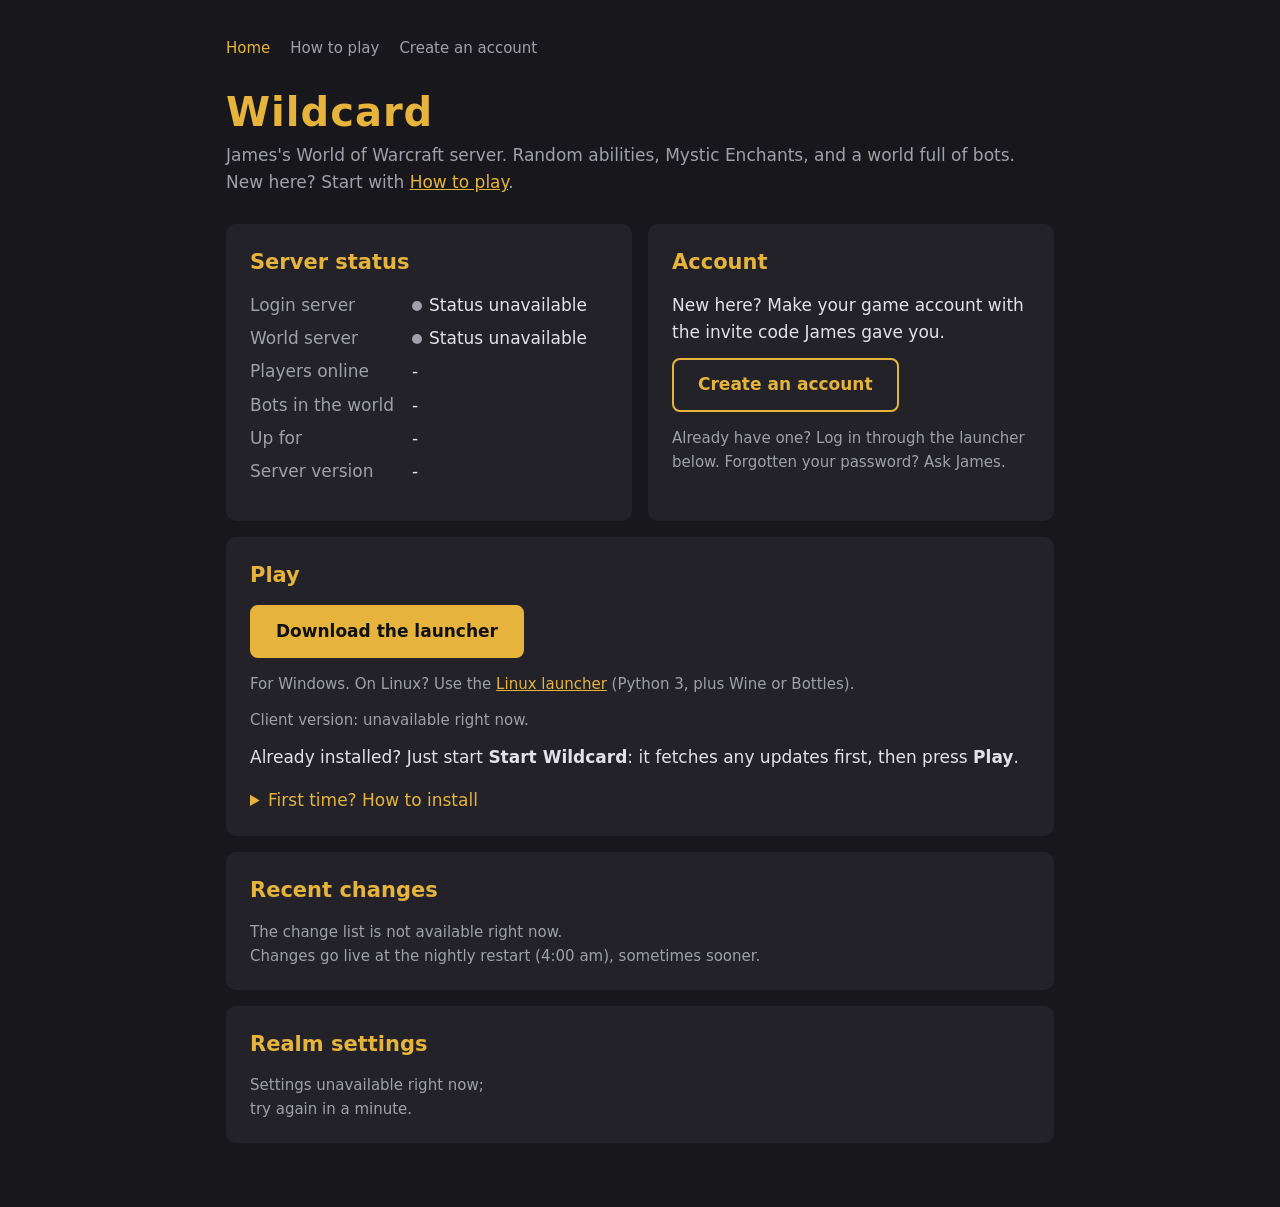
==== launcher/site/index.html @ 07dc8580 "Keep CRLF line endings in the site page and status service Co-Authored-By: Claude Opus 5.5 <noreply@" ====
<!doctype html>
<html lang="en">
<head>
<meta charset="utf-8">
<meta name="viewport" content="width=device-width, initial-scale=1">
<title>Wildcard</title>
<link rel="stylesheet" href="style.css">
<style>
  /* Home page only */
  .rows { display: grid; grid-template-columns: max-content 1fr; gap: 6px 18px; margin: 0; }
  .rows dt { color: var(--muted); }
  .rows dd { margin: 0; }
  .rows + .note { margin-top: 14px; }
  .day { margin: 0 0 14px; }
  .day:last-child { margin: 0; }
  .day h3 { margin: 0 0 4px; color: var(--gold); font-size: 16px; }
  .day ul { margin: 0; }
  .day li { margin: 0 0 4px; }
  .settings { display: grid; grid-template-columns: repeat(3, 1fr); gap: 16px; }
  .setting { padding: 8px 0; border-top: 1px solid var(--line); }
  .setting:first-of-type { border-top: 0; }
  .setting b { display: block; font-weight: 600; }
  .setting .value { color: var(--gold); font-weight: 700; }
  .setting .why { color: var(--muted); font-size: 14px; }
  @media (max-width: 720px) { .settings { grid-template-columns: 1fr; } }
  .weekend h3 { margin: 0 0 6px; color: var(--gold); font-size: 20px; }
  .weekend ul { margin: 0 0 10px; }
</style>
</head>
<body>
<main>
  <nav class="top"><a href="./" aria-current="page">Home</a><a href="how-to-play.html">How to play</a><a href="https://join.jtlab.cc">Create an account</a></nav>
  <h1>Wildcard</h1>
  <p class="tag">James's World of Warcraft server. Random abilities, Mystic Enchants, and a world full of bots.
    New here? Start with <a href="how-to-play.html">How to play</a>.</p>

  <div class="grid">
    <section class="panel" aria-labelledby="status-title">
      <h2 id="status-title">Server status</h2>
      <dl class="rows">
        <dt>Login server</dt><dd id="login"><span class="dot"></span>Checking...</dd>
        <dt>World server</dt><dd id="world"><span class="dot"></span>Checking...</dd>
        <dt>Players online</dt><dd id="players">-</dd>
        <dt>Bots in the world</dt><dd id="bots">-</dd>
        <dt>Up for</dt><dd id="uptime">-</dd>
        <dt>Server version</dt><dd id="version">-</dd>
      </dl>
      <p class="note" id="restart"></p>
    </section>

    <section class="panel" aria-labelledby="account-title">
      <h2 id="account-title">Account</h2>
      <p>New here? Make your game account with the invite code James gave you.</p>
      <a class="button quiet" href="https://join.jtlab.cc">Create an account</a>
      <p class="note">Already have one? Log in through the launcher below.
        Forgotten your password? Ask James.</p>
    </section>

    <section class="panel wide" aria-labelledby="play-title">
      <h2 id="play-title">Play</h2>
      <a class="button" href="WildcardLauncher.zip">Download the launcher</a>
      <p class="note">For Windows. On Linux? Use the <a href="how-to-play.html#linux">Linux launcher</a> (Python 3, plus Wine or Bottles).</p>
      <p class="note" id="client">Client version: checking...</p>
      <p>Already installed? Just start <strong>Start Wildcard</strong>: it fetches any updates
        first, then press <strong>Play</strong>.</p>
      <details>
        <summary>First time? How to install</summary>
        <ol>
          <li>Unzip it into a new folder on a drive with about <strong>100 GB free</strong>, for example
            <code>C:\Games\Wildcard</code>.</li>
          <li>Double-click <strong>Start Wildcard</strong>. If Windows asks whether to run it, choose <em>Run</em>
            (or <em>More info</em>, then <em>Run anyway</em>). That only happens the first time.</li>
          <li>The first time, it downloads the game (about 45 GB) and unpacks it. Leave it running; if it stops, just
            start it again and it carries on where it left off.</li>
          <li>When it says <em>Up to date</em>, press <strong>Play</strong> and log in with your account.</li>
        </ol>
        <p class="note">Tip: right-click <strong>Start Wildcard</strong> and choose <em>Send to</em>, <em>Desktop
          (create shortcut)</em>. If something goes wrong, the launcher's <strong>Log</strong> button shows what
          happened; send that to James.</p>
      </details>
    </section>

    <section class="panel wide weekend" aria-labelledby="weekend-title" id="weekend-panel" hidden>
      <h2 id="weekend-title">This week's event</h2>
      <div id="weekend"></div>
      <p class="note" id="weekend-next"></p>
    </section>

    <section class="panel wide" aria-labelledby="changes-title">
      <h2 id="changes-title">Recent changes</h2>
      <div id="changes"><p class="note">Loading...</p></div>
      <p class="note">Changes go live at the nightly restart (4:00 am), sometimes sooner.</p>
    </section>

    <section class="panel wide" aria-labelledby="settings-title">
      <h2 id="settings-title">Realm settings</h2>
      <div class="settings" id="settings"><p class="note">Loading...</p></div>
    </section>
  </div>
</main>
<script>
const STATUS = "https://join.jtlab.cc/api/status";
const $ = (id) => document.getElementById(id);

function light(id, up, upText, downText) {
  const cell = $(id);
  cell.className = up ? "up" : "down";
  cell.innerHTML = '<span class="dot"></span>';
  cell.append(up ? upText : downText);
}

function text(id, value) { $(id).textContent = value; }

async function loadStatus() {
  try {
    const reply = await fetch(STATUS, { cache: "no-store" });
    if (!reply.ok) throw new Error(reply.status);
    const s = await reply.json();
    light("login", s.login, "Online", "Offline");
    light("world", s.world, "Online", s.login ? "Starting or restarting" : "Offline");
    const real = typeof s.players === "number" ? s.players : null;
    text("players", real === null ? "-" : String(real));
    text("bots", typeof s.characters === "number" && real !== null
      ? Math.max(0, s.characters - real).toLocaleString() : "-");
    text("uptime", s.uptime || "-");
    const v = s.server || {};
    text("version", v.release ? `CoA ${v.release}, Wildcard build ${v.build}` : (v.tag || "-"));
    text("restart", s.restart || "");
    showSettings(s.settings || []);
    showWeekend(s.weekend);
  } catch (error) {
    for (const id of ["login", "world"]) {
      $(id).className = "";
      $(id).innerHTML = '<span class="dot"></span>Status unavailable';
    }
    if ($("settings").textContent.includes("Loading")) {
      $("settings").innerHTML = '<p class="note">Settings unavailable right now; try again in a minute.</p>';
    }
  }
}

function showWeekend(w) {
  const panel = $("weekend-panel");
  if (!w || !w.current) { panel.hidden = true; return; }
  panel.hidden = false;
  const box = $("weekend");
  box.textContent = "";
  const heading = document.createElement("h3");
  heading.textContent = (w.active ? "" : `Coming up, from ${w.current.friday}: `) + w.current.title;
  box.append(heading);
  const list = document.createElement("ul");
  for (const boost of w.current.boosts) {
    const li = document.createElement("li");
    li.textContent = boost;
    list.append(li);
  }
  box.append(list);
  const when = w.current.allWeek ? "Each event runs Friday to Thursday" : "Each event runs Friday to Sunday";
  text("weekend-next", w.next ? `Next: ${w.next.title} (from ${w.next.friday}). ${when}, on top of the usual rates.` : "");
}

function showSettings(groups) {
  const box = $("settings");
  box.textContent = "";
  for (const group of groups) {
    const column = document.createElement("div");
    const title = document.createElement("p");
    title.className = "label";
    title.textContent = group.title;
    column.append(title);
    for (const item of group.items) {
      const row = document.createElement("div");
      row.className = "setting";
      const label = document.createElement("b");
      label.textContent = item.label + " ";
      const value = document.createElement("span");
      value.className = "value";
      value.textContent = item.value;
      label.append(value);
      row.append(label);
      if (item.note) {
        const why = document.createElement("span");
        why.className = "why";
        why.textContent = item.note;
        row.append(why);
      }
      column.append(row);
    }
    box.append(column);
  }
}

async function loadClient() {
  try {
    const [manifest, launcher] = await Promise.all([
      fetch("manifest.json", { cache: "no-store" }).then((r) => r.json()),
      fetch("launcher.json", { cache: "no-store" }).then((r) => r.json()),
    ]);
    const files = manifest.files || [];
    const bytes = files.reduce((sum, f) => sum + (f.size || 0), 0);
    const when = new Date(String(manifest.generated).replace(/\.(\d{3})\d+/, ".$1"));
    const date = when.toLocaleDateString(undefined, { day: "numeric", month: "short", year: "numeric" });
    const time = when.toLocaleTimeString(undefined, { hour: "numeric", minute: "2-digit" });
    text("client", `Client updated ${date}, ${time} (${(bytes / 1073741824).toFixed(1)} GB, ${files.length} files)` +
      ` · Launcher version ${launcher.launcherVersion}`);
  } catch (error) {
    text("client", "Client version: unavailable right now.");
  }
}

async function loadChanges() {
  const box = $("changes");
  try {
    const log = await fetch("changelog.json", { cache: "no-store" }).then((r) => r.json());
    const days = Array.isArray(log.days) ? log.days : (log.days ? [log.days] : []);
    box.textContent = "";
    if (!days.length) { box.innerHTML = '<p class="note">Nothing new in the last week.</p>'; return; }
    for (const day of days) {
      const block = document.createElement("div");
      block.className = "day";
      const title = document.createElement("h3");
      title.textContent = day.label || day.date;
      const list = document.createElement("ul");
      const items = Array.isArray(day.items) ? day.items : (day.items ? [day.items] : []);
      for (const item of items) {
        const entry = document.createElement("li");
        entry.textContent = item.text;
        list.append(entry);
      }
      block.append(title, list);
      box.append(block);
    }
  } catch (error) {
    box.innerHTML = '<p class="note">The change list is not available right now.</p>';
  }
}

loadStatus();
loadClient();
loadChanges();
setInterval(loadStatus, 60000);
</script>
</body>
</html>
---- launcher/site/style.css ----
/* Shared look for every Wildcard page: wildcard.jtlab.cc (home, how to play) and join.jtlab.cc (sign-up, which
   serves this same file). Page files only add rules for things that exist on that page alone. */
:root {
  --bg: #18181c; --panel: #222228; --line: #33333c; --field: #2e2e36; --text: #e2e2e6; --muted: #a0a0aa;
  --gold: #e6b43c; --good: #7ad97a; --bad: #ff7a6b; --wait: #a0a0aa;
}
* { box-sizing: border-box; }
body { margin: 0; background: var(--bg); color: var(--text); font: 17px/1.6 "Segoe UI", system-ui, sans-serif; }
main { max-width: 860px; margin: 0 auto; padding: 36px 16px 64px; }
a { color: var(--gold); }

/* Navigation bar */
nav.top { display: flex; flex-wrap: wrap; gap: 6px 20px; margin: 0 0 28px; font-size: 15px; }
nav.top a { color: var(--muted); text-decoration: none; }
nav.top a:hover, nav.top a[aria-current] { color: var(--gold); }

/* Headings and text */
h1 { color: var(--gold); font-size: 40px; line-height: 1.2; margin: 0 0 6px; letter-spacing: 1px; }
h2 { color: var(--gold); font-size: 21px; margin: 0 0 12px; }
h3 { font-size: 17px; margin: 18px 0 6px; }
.label { font-size: 14px; font-weight: 600; text-transform: uppercase; letter-spacing: .08em; color: var(--muted); margin: 0 0 8px; }
p { margin: 0 0 12px; }
p:last-child { margin-bottom: 0; }
.tag { color: var(--muted); margin: 0 0 28px; }
.note { color: var(--muted); font-size: 15px; }
code { background: var(--field); padding: 1px 6px; border-radius: 4px; }
ol, ul { padding-left: 22px; margin: 0 0 12px; }
li { margin: 0 0 8px; }
ol:last-child, ul:last-child { margin-bottom: 0; }

/* Panels */
.panel { background: var(--panel); border-radius: 10px; padding: 22px 24px; }
.stack > .panel + .panel { margin-top: 16px; }
.grid { display: grid; grid-template-columns: 1fr 1fr; gap: 16px; }
.wide { grid-column: 1 / -1; }

/* Buttons */
.button { display: inline-block; background: var(--gold); color: #111; font: inherit; font-weight: 700;
          padding: 11px 24px; border-radius: 8px; border: 2px solid var(--gold); text-decoration: none; cursor: pointer; }
.button:hover { filter: brightness(1.1); }
.button:disabled { opacity: .6; cursor: default; }
.button.quiet { background: transparent; color: var(--gold); }
.button + p { margin-top: 14px; }

/* Forms */
label { display: block; font-weight: 600; margin: 0 0 4px; }
.hint { color: var(--muted); font-size: 15px; margin: 0 0 6px; }
input { width: 100%; font: inherit; color: var(--text); background: var(--field); border: 1px solid #44444e;
        border-radius: 6px; padding: 9px 11px; margin: 0 0 16px; }
input:focus { outline: 2px solid var(--gold); border-color: transparent; }

/* Status colours */
.good, .up { color: var(--good); }
.bad, .down { color: var(--bad); }
.dot { display: inline-block; width: 10px; height: 10px; border-radius: 50%; margin-right: 7px; background: var(--wait); }
.up .dot { background: var(--good); }
.down .dot { background: var(--bad); }

details { margin-top: 16px; }
summary { cursor: pointer; color: var(--gold); }

@media (max-width: 720px) {
  .grid { grid-template-columns: 1fr; }
  h1 { font-size: 34px; }
  .panel { padding: 18px; }
}
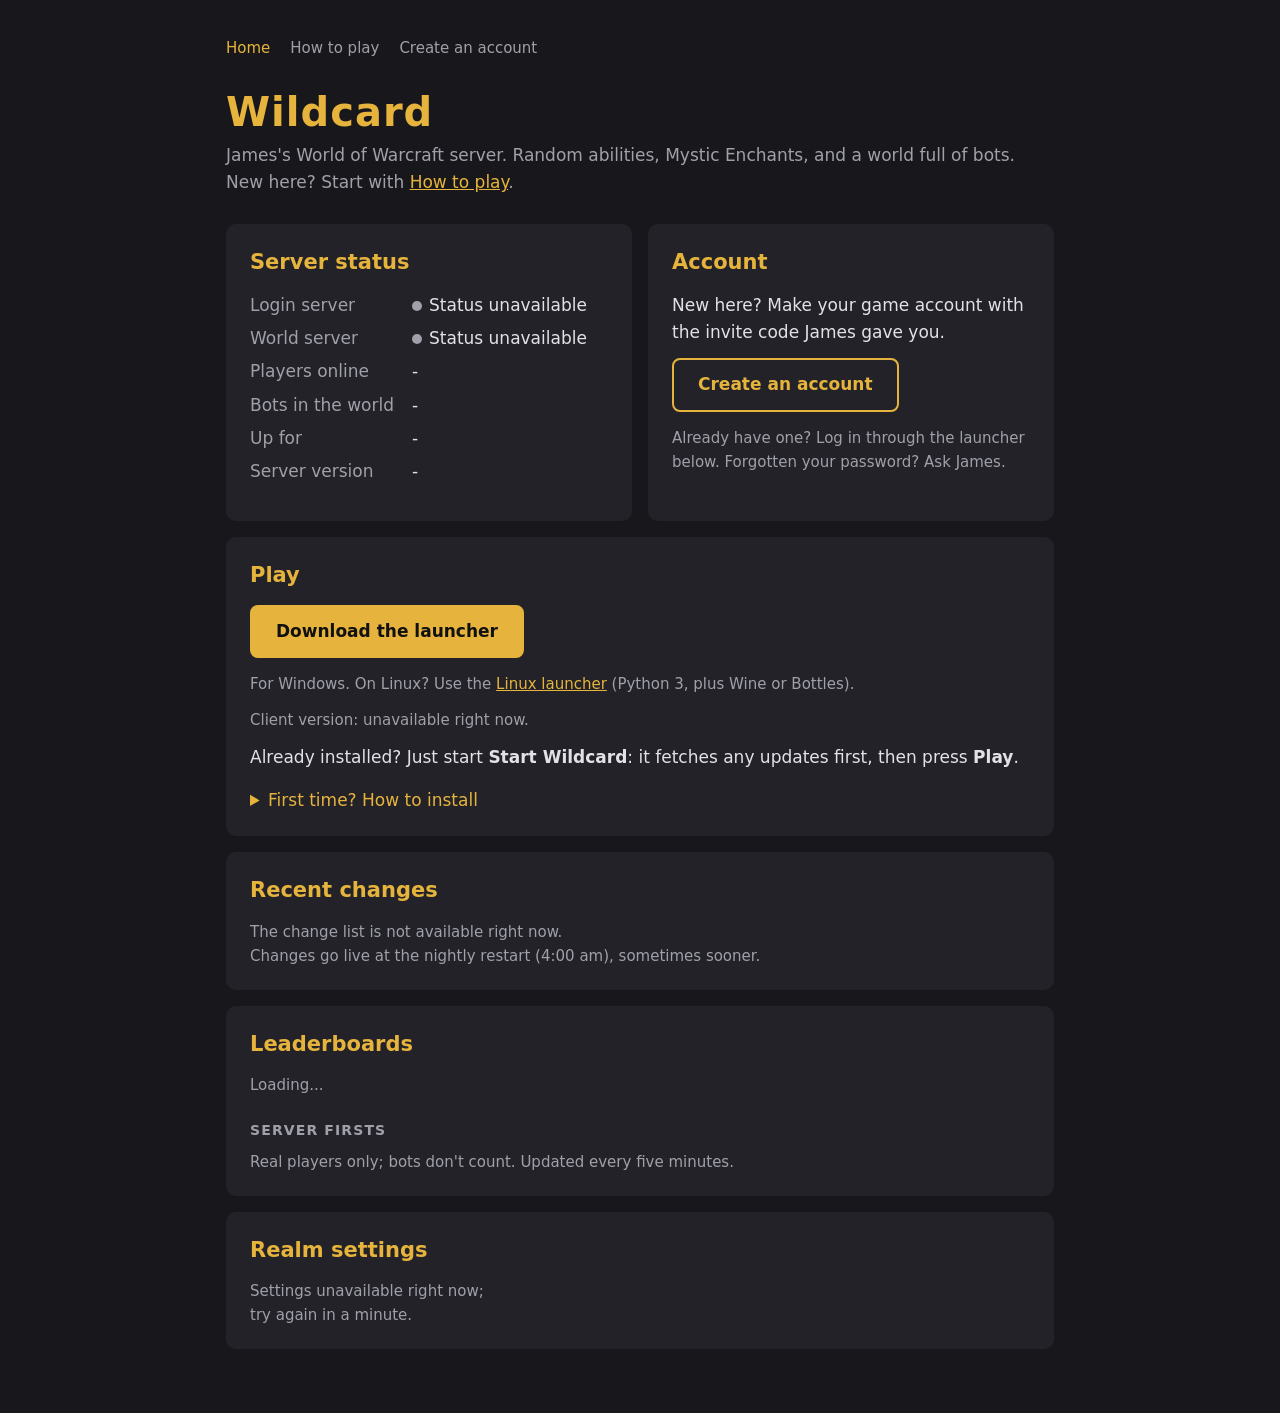
==== commit 81d49296: "Merge pull request #124 from JaTynan/leaderboards Leaderboards and server firsts on the website" ====
--- a/launcher/site/index.html
+++ b/launcher/site/index.html
@@ -22,6 +22,14 @@
   .setting b { display: block; font-weight: 600; }
   .setting .value { color: var(--gold); font-weight: 700; }
   .setting .why { color: var(--muted); font-size: 14px; }
+  .boards { display: grid; grid-template-columns: repeat(auto-fill, minmax(230px, 1fr)); gap: 18px; }
+  .boards ol { margin: 0; padding-left: 22px; }
+  .boards li { margin: 0 0 3px; }
+  .boards li span { color: var(--gold); font-weight: 700; float: right; }
+  .firsts { list-style: none; margin: 0; padding: 0; }
+  .firsts li { padding: 6px 0; border-top: 1px solid var(--line); }
+  .firsts li:first-child { border-top: 0; }
+  .firsts time { color: var(--muted); font-size: 14px; display: inline-block; min-width: 100px; }
   @media (max-width: 720px) { .settings { grid-template-columns: 1fr; } }
   .weekend h3 { margin: 0 0 6px; color: var(--gold); font-size: 20px; }
   .weekend ul { margin: 0 0 10px; }
@@ -92,6 +100,14 @@
       <p class="note">Changes go live at the nightly restart (4:00 am), sometimes sooner.</p>
     </section>
 
+    <section class="panel wide" aria-labelledby="boards-title">
+      <h2 id="boards-title">Leaderboards</h2>
+      <div class="boards" id="boards"><p class="note">Loading...</p></div>
+      <h3 class="label" style="margin-top:22px">Server firsts</h3>
+      <ul class="firsts" id="firsts"></ul>
+      <p class="note">Real players only; bots don't count. Updated every five minutes.</p>
+    </section>
+
     <section class="panel wide" aria-labelledby="settings-title">
       <h2 id="settings-title">Realm settings</h2>
       <div class="settings" id="settings"><p class="note">Loading...</p></div>
@@ -126,6 +142,7 @@
     const v = s.server || {};
     text("version", v.release ? `CoA ${v.release}, Wildcard build ${v.build}` : (v.tag || "-"));
     text("restart", s.restart || "");
+    showBoards(s.leaderboards);
     showSettings(s.settings || []);
     showWeekend(s.weekend);
   } catch (error) {
@@ -190,6 +207,51 @@
   }
 }
 
+function showBoards(data) {
+  const box = $("boards");
+  const firsts = $("firsts");
+  if (!data) return;
+  box.textContent = "";
+  for (const board of data.boards || []) {
+    const column = document.createElement("div");
+    const title = document.createElement("p");
+    title.className = "label";
+    title.textContent = board.title;
+    column.append(title);
+    if (!board.rows.length) {
+      const none = document.createElement("p");
+      none.className = "note";
+      none.textContent = "Nobody yet.";
+      column.append(none);
+    } else {
+      const list = document.createElement("ol");
+      for (const row of board.rows) {
+        const li = document.createElement("li");
+        li.textContent = row.name;
+        const value = document.createElement("span");
+        value.textContent = row.value.toLocaleString();
+        li.append(value);
+        list.append(li);
+      }
+      column.append(list);
+    }
+    box.append(column);
+  }
+  firsts.textContent = "";
+  if (!(data.firsts || []).length) {
+    const li = document.createElement("li");
+    li.textContent = "No server firsts yet. Be the first!";
+    firsts.append(li);
+  }
+  for (const first of data.firsts || []) {
+    const li = document.createElement("li");
+    const when = document.createElement("time");
+    when.textContent = first.date;
+    li.append(when, " " + first.text);
+    firsts.append(li);
+  }
+}
+
 async function loadClient() {
   try {
     const [manifest, launcher] = await Promise.all([
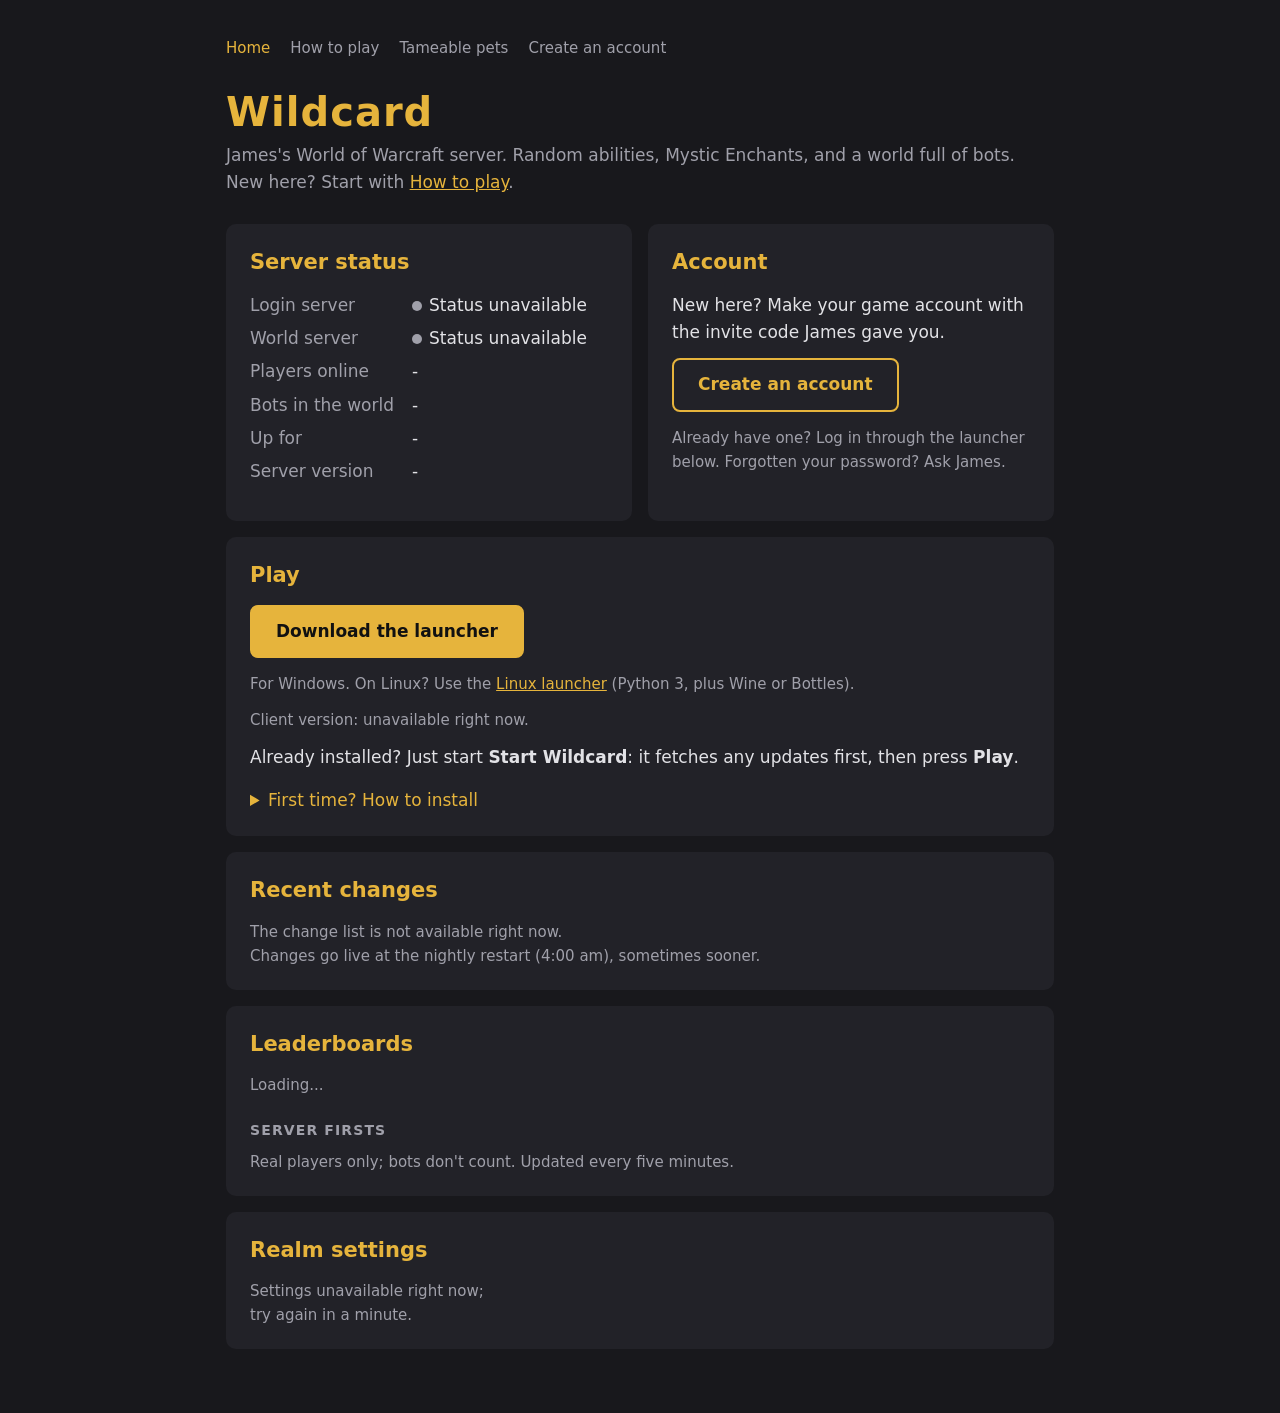
==== commit 101f66a3: "Website: a Tameable pets page, built from the live server James: the online databases are gone or ou" ====
--- a/launcher/site/index.html
+++ b/launcher/site/index.html
@@ -1,306 +1,388 @@
-<!doctype html>
-<html lang="en">
-<head>
-<meta charset="utf-8">
-<meta name="viewport" content="width=device-width, initial-scale=1">
-<title>Wildcard</title>
-<link rel="stylesheet" href="style.css">
-<style>
-  /* Home page only */
-  .rows { display: grid; grid-template-columns: max-content 1fr; gap: 6px 18px; margin: 0; }
-  .rows dt { color: var(--muted); }
-  .rows dd { margin: 0; }
-  .rows + .note { margin-top: 14px; }
-  .day { margin: 0 0 14px; }
-  .day:last-child { margin: 0; }
-  .day h3 { margin: 0 0 4px; color: var(--gold); font-size: 16px; }
-  .day ul { margin: 0; }
-  .day li { margin: 0 0 4px; }
-  .settings { display: grid; grid-template-columns: repeat(3, 1fr); gap: 16px; }
-  .setting { padding: 8px 0; border-top: 1px solid var(--line); }
-  .setting:first-of-type { border-top: 0; }
-  .setting b { display: block; font-weight: 600; }
-  .setting .value { color: var(--gold); font-weight: 700; }
-  .setting .why { color: var(--muted); font-size: 14px; }
-  .boards { display: grid; grid-template-columns: repeat(auto-fill, minmax(230px, 1fr)); gap: 18px; }
-  .boards ol { margin: 0; padding-left: 22px; }
-  .boards li { margin: 0 0 3px; }
-  .boards li span { color: var(--gold); font-weight: 700; float: right; }
-  .firsts { list-style: none; margin: 0; padding: 0; }
-  .firsts li { padding: 6px 0; border-top: 1px solid var(--line); }
-  .firsts li:first-child { border-top: 0; }
-  .firsts time { color: var(--muted); font-size: 14px; display: inline-block; min-width: 100px; }
-  @media (max-width: 720px) { .settings { grid-template-columns: 1fr; } }
-  .weekend h3 { margin: 0 0 6px; color: var(--gold); font-size: 20px; }
-  .weekend ul { margin: 0 0 10px; }
-</style>
-</head>
-<body>
-<main>
-  <nav class="top"><a href="./" aria-current="page">Home</a><a href="how-to-play.html">How to play</a><a href="https://join.jtlab.cc">Create an account</a></nav>
-  <h1>Wildcard</h1>
-  <p class="tag">James's World of Warcraft server. Random abilities, Mystic Enchants, and a world full of bots.
-    New here? Start with <a href="how-to-play.html">How to play</a>.</p>
-
-  <div class="grid">
-    <section class="panel" aria-labelledby="status-title">
-      <h2 id="status-title">Server status</h2>
-      <dl class="rows">
-        <dt>Login server</dt><dd id="login"><span class="dot"></span>Checking...</dd>
-        <dt>World server</dt><dd id="world"><span class="dot"></span>Checking...</dd>
-        <dt>Players online</dt><dd id="players">-</dd>
-        <dt>Bots in the world</dt><dd id="bots">-</dd>
-        <dt>Up for</dt><dd id="uptime">-</dd>
-        <dt>Server version</dt><dd id="version">-</dd>
-      </dl>
-      <p class="note" id="restart"></p>
-    </section>
-
-    <section class="panel" aria-labelledby="account-title">
-      <h2 id="account-title">Account</h2>
-      <p>New here? Make your game account with the invite code James gave you.</p>
-      <a class="button quiet" href="https://join.jtlab.cc">Create an account</a>
-      <p class="note">Already have one? Log in through the launcher below.
-        Forgotten your password? Ask James.</p>
-    </section>
-
-    <section class="panel wide" aria-labelledby="play-title">
-      <h2 id="play-title">Play</h2>
-      <a class="button" href="WildcardLauncher.zip">Download the launcher</a>
-      <p class="note">For Windows. On Linux? Use the <a href="how-to-play.html#linux">Linux launcher</a> (Python 3, plus Wine or Bottles).</p>
-      <p class="note" id="client">Client version: checking...</p>
-      <p>Already installed? Just start <strong>Start Wildcard</strong>: it fetches any updates
-        first, then press <strong>Play</strong>.</p>
-      <details>
-        <summary>First time? How to install</summary>
-        <ol>
-          <li>Unzip it into a new folder on a drive with about <strong>100 GB free</strong>, for example
-            <code>C:\Games\Wildcard</code>.</li>
-          <li>Double-click <strong>Start Wildcard</strong>. If Windows asks whether to run it, choose <em>Run</em>
-            (or <em>More info</em>, then <em>Run anyway</em>). That only happens the first time.</li>
-          <li>The first time, it downloads the game (about 45 GB) and unpacks it. Leave it running; if it stops, just
-            start it again and it carries on where it left off.</li>
-          <li>When it says <em>Up to date</em>, press <strong>Play</strong> and log in with your account.</li>
-        </ol>
-        <p class="note">Tip: right-click <strong>Start Wildcard</strong> and choose <em>Send to</em>, <em>Desktop
-          (create shortcut)</em>. If something goes wrong, the launcher's <strong>Log</strong> button shows what
-          happened; send that to James.</p>
-      </details>
-    </section>
-
-    <section class="panel wide weekend" aria-labelledby="weekend-title" id="weekend-panel" hidden>
-      <h2 id="weekend-title">This week's event</h2>
-      <div id="weekend"></div>
-      <p class="note" id="weekend-next"></p>
-    </section>
-
-    <section class="panel wide" aria-labelledby="changes-title">
-      <h2 id="changes-title">Recent changes</h2>
-      <div id="changes"><p class="note">Loading...</p></div>
-      <p class="note">Changes go live at the nightly restart (4:00 am), sometimes sooner.</p>
-    </section>
-
-    <section class="panel wide" aria-labelledby="boards-title">
-      <h2 id="boards-title">Leaderboards</h2>
-      <div class="boards" id="boards"><p class="note">Loading...</p></div>
-      <h3 class="label" style="margin-top:22px">Server firsts</h3>
-      <ul class="firsts" id="firsts"></ul>
-      <p class="note">Real players only; bots don't count. Updated every five minutes.</p>
-    </section>
-
-    <section class="panel wide" aria-labelledby="settings-title">
-      <h2 id="settings-title">Realm settings</h2>
-      <div class="settings" id="settings"><p class="note">Loading...</p></div>
-    </section>
-  </div>
-</main>
-<script>
-const STATUS = "https://join.jtlab.cc/api/status";
-const $ = (id) => document.getElementById(id);
-
-function light(id, up, upText, downText) {
-  const cell = $(id);
-  cell.className = up ? "up" : "down";
-  cell.innerHTML = '<span class="dot"></span>';
-  cell.append(up ? upText : downText);
-}
-
-function text(id, value) { $(id).textContent = value; }
-
-async function loadStatus() {
-  try {
-    const reply = await fetch(STATUS, { cache: "no-store" });
-    if (!reply.ok) throw new Error(reply.status);
-    const s = await reply.json();
-    light("login", s.login, "Online", "Offline");
-    light("world", s.world, "Online", s.login ? "Starting or restarting" : "Offline");
-    const real = typeof s.players === "number" ? s.players : null;
-    text("players", real === null ? "-" : String(real));
-    text("bots", typeof s.characters === "number" && real !== null
-      ? Math.max(0, s.characters - real).toLocaleString() : "-");
-    text("uptime", s.uptime || "-");
-    const v = s.server || {};
-    text("version", v.release ? `CoA ${v.release}, Wildcard build ${v.build}` : (v.tag || "-"));
-    text("restart", s.restart || "");
-    showBoards(s.leaderboards);
-    showSettings(s.settings || []);
-    showWeekend(s.weekend);
-  } catch (error) {
-    for (const id of ["login", "world"]) {
-      $(id).className = "";
-      $(id).innerHTML = '<span class="dot"></span>Status unavailable';
-    }
-    if ($("settings").textContent.includes("Loading")) {
-      $("settings").innerHTML = '<p class="note">Settings unavailable right now; try again in a minute.</p>';
-    }
-  }
-}
-
-function showWeekend(w) {
-  const panel = $("weekend-panel");
-  if (!w || !w.current) { panel.hidden = true; return; }
-  panel.hidden = false;
-  const box = $("weekend");
-  box.textContent = "";
-  const heading = document.createElement("h3");
-  heading.textContent = (w.active ? "" : `Coming up, from ${w.current.friday}: `) + w.current.title;
-  box.append(heading);
-  const list = document.createElement("ul");
-  for (const boost of w.current.boosts) {
-    const li = document.createElement("li");
-    li.textContent = boost;
-    list.append(li);
-  }
-  box.append(list);
-  const when = w.current.allWeek ? "Each event runs Friday to Thursday" : "Each event runs Friday to Sunday";
-  text("weekend-next", w.next ? `Next: ${w.next.title} (from ${w.next.friday}). ${when}, on top of the usual rates.` : "");
-}
-
-function showSettings(groups) {
-  const box = $("settings");
-  box.textContent = "";
-  for (const group of groups) {
-    const column = document.createElement("div");
-    const title = document.createElement("p");
-    title.className = "label";
-    title.textContent = group.title;
-    column.append(title);
-    for (const item of group.items) {
-      const row = document.createElement("div");
-      row.className = "setting";
-      const label = document.createElement("b");
-      label.textContent = item.label + " ";
-      const value = document.createElement("span");
-      value.className = "value";
-      value.textContent = item.value;
-      label.append(value);
-      row.append(label);
-      if (item.note) {
-        const why = document.createElement("span");
-        why.className = "why";
-        why.textContent = item.note;
-        row.append(why);
-      }
-      column.append(row);
-    }
-    box.append(column);
-  }
-}
-
-function showBoards(data) {
-  const box = $("boards");
-  const firsts = $("firsts");
-  if (!data) return;
-  box.textContent = "";
-  for (const board of data.boards || []) {
-    const column = document.createElement("div");
-    const title = document.createElement("p");
-    title.className = "label";
-    title.textContent = board.title;
-    column.append(title);
-    if (!board.rows.length) {
-      const none = document.createElement("p");
-      none.className = "note";
-      none.textContent = "Nobody yet.";
-      column.append(none);
-    } else {
-      const list = document.createElement("ol");
-      for (const row of board.rows) {
-        const li = document.createElement("li");
-        li.textContent = row.name;
-        const value = document.createElement("span");
-        value.textContent = row.value.toLocaleString();
-        li.append(value);
-        list.append(li);
-      }
-      column.append(list);
-    }
-    box.append(column);
-  }
-  firsts.textContent = "";
-  if (!(data.firsts || []).length) {
-    const li = document.createElement("li");
-    li.textContent = "No server firsts yet. Be the first!";
-    firsts.append(li);
-  }
-  for (const first of data.firsts || []) {
-    const li = document.createElement("li");
-    const when = document.createElement("time");
-    when.textContent = first.date;
-    li.append(when, " " + first.text);
-    firsts.append(li);
-  }
-}
-
-async function loadClient() {
-  try {
-    const [manifest, launcher] = await Promise.all([
-      fetch("manifest.json", { cache: "no-store" }).then((r) => r.json()),
-      fetch("launcher.json", { cache: "no-store" }).then((r) => r.json()),
-    ]);
-    const files = manifest.files || [];
-    const bytes = files.reduce((sum, f) => sum + (f.size || 0), 0);
-    const when = new Date(String(manifest.generated).replace(/\.(\d{3})\d+/, ".$1"));
-    const date = when.toLocaleDateString(undefined, { day: "numeric", month: "short", year: "numeric" });
-    const time = when.toLocaleTimeString(undefined, { hour: "numeric", minute: "2-digit" });
-    text("client", `Client updated ${date}, ${time} (${(bytes / 1073741824).toFixed(1)} GB, ${files.length} files)` +
-      ` · Launcher version ${launcher.launcherVersion}`);
-  } catch (error) {
-    text("client", "Client version: unavailable right now.");
-  }
-}
-
-async function loadChanges() {
-  const box = $("changes");
-  try {
-    const log = await fetch("changelog.json", { cache: "no-store" }).then((r) => r.json());
-    const days = Array.isArray(log.days) ? log.days : (log.days ? [log.days] : []);
-    box.textContent = "";
-    if (!days.length) { box.innerHTML = '<p class="note">Nothing new in the last week.</p>'; return; }
-    for (const day of days) {
-      const block = document.createElement("div");
-      block.className = "day";
-      const title = document.createElement("h3");
-      title.textContent = day.label || day.date;
-      const list = document.createElement("ul");
-      const items = Array.isArray(day.items) ? day.items : (day.items ? [day.items] : []);
-      for (const item of items) {
-        const entry = document.createElement("li");
-        entry.textContent = item.text;
-        list.append(entry);
-      }
-      block.append(title, list);
-      box.append(block);
-    }
-  } catch (error) {
-    box.innerHTML = '<p class="note">The change list is not available right now.</p>';
-  }
-}
-
-loadStatus();
-loadClient();
-loadChanges();
-setInterval(loadStatus, 60000);
-</script>
-</body>
-</html>
+<!doctype html>
+<html lang="en">
+<head>
+<meta charset="utf-8">
+<meta name="viewport" content="width=device-width, initial-scale=1">
+<title>Wildcard</title>
+<link rel="stylesheet" href="style.css">
+<style>
+  /* Home page only */
+  .rows { display: grid; grid-template-columns: max-content 1fr; gap: 6px 18px; margin: 0; }
+  .rows dt { color: var(--muted); }
+  .rows dd { margin: 0; }
+  .rows + .note { margin-top: 14px; }
+  .day { margin: 0 0 14px; }
+  .day:last-child { margin: 0; }
+  .day h3 { margin: 0 0 4px; color: var(--gold); font-size: 16px; }
+  .day ul { margin: 0; }
+  .day li { margin: 0 0 4px; }
+  .settings { display: grid; grid-template-columns: repeat(3, 1fr); gap: 16px; }
+  .setting { padding: 8px 0; border-top: 1px solid var(--line); }
+  .setting:first-of-type { border-top: 0; }
+  .setting b { display: block; font-weight: 600; }
+  .setting .value { color: var(--gold); font-weight: 700; }
+  .setting .why { color: var(--muted); font-size: 14px; }
+  .boards { display: grid; grid-template-columns: repeat(auto-fill, minmax(230px, 1fr)); gap: 18px; }
+  .boards ol { margin: 0; padding-left: 22px; }
+  .boards li { margin: 0 0 3px; }
+  .boards li span { color: var(--gold); font-weight: 700; float: right; }
+  .firsts { list-style: none; margin: 0; padding: 0; }
+  .firsts li { padding: 6px 0; border-top: 1px solid var(--line); }
+  .firsts li:first-child { border-top: 0; }
+  .firsts time { color: var(--muted); font-size: 14px; display: inline-block; min-width: 100px; }
+  @media (max-width: 720px) { .settings { grid-template-columns: 1fr; } }
+  .weekend h3 { margin: 0 0 6px; color: var(--gold); font-size: 20px; }
+  .weekend ul { margin: 0 0 10px; }
+  .countdown { display: flex; flex-wrap: wrap; align-items: baseline; gap: 4px 14px; margin: 0 0 14px; }
+  .countdown strong { color: var(--gold); font-size: 26px; font-variant-numeric: tabular-nums; letter-spacing: .5px; }
+  .countdown span { color: var(--muted); font-size: 15px; }
+  .timeline { display: flex; gap: 4px; margin: 4px 0 18px; }
+  .week { flex: 1 1 0; min-width: 0; }
+  .week .bar { position: relative; height: 10px; border-radius: 5px; background: var(--line); overflow: visible; }
+  .week .fill { position: absolute; inset: 0 auto 0 0; border-radius: 5px; background: var(--gold); opacity: .35; }
+  .week.now .bar { background: #3b3424; }
+  .week .pin { position: absolute; top: -5px; width: 4px; height: 20px; margin-left: -2px; border-radius: 2px;
+               background: var(--gold); box-shadow: 0 0 0 3px var(--panel); }
+  .week b { display: block; margin-top: 8px; font-size: 15px; line-height: 1.3; }
+  .week.now b { color: var(--gold); }
+  .week small { display: block; color: var(--muted); font-size: 13px; line-height: 1.3; }
+  @media (max-width: 520px) { .timeline { flex-wrap: wrap; row-gap: 14px; } .week { flex: 1 1 calc(50% - 4px); } }
+</style>
+</head>
+<body>
+<main>
+  <nav class="top"><a href="./" aria-current="page">Home</a><a href="how-to-play.html">How to play</a><a href="pets.html">Tameable pets</a><a href="https://join.jtlab.cc">Create an account</a></nav>
+  <h1>Wildcard</h1>
+  <p class="tag">James's World of Warcraft server. Random abilities, Mystic Enchants, and a world full of bots.
+    New here? Start with <a href="how-to-play.html">How to play</a>.</p>
+
+  <div class="grid">
+    <section class="panel" aria-labelledby="status-title">
+      <h2 id="status-title">Server status</h2>
+      <dl class="rows">
+        <dt>Login server</dt><dd id="login"><span class="dot"></span>Checking...</dd>
+        <dt>World server</dt><dd id="world"><span class="dot"></span>Checking...</dd>
+        <dt>Players online</dt><dd id="players">-</dd>
+        <dt>Bots in the world</dt><dd id="bots">-</dd>
+        <dt>Up for</dt><dd id="uptime">-</dd>
+        <dt>Server version</dt><dd id="version">-</dd>
+      </dl>
+      <p class="note" id="restart"></p>
+    </section>
+
+    <section class="panel" aria-labelledby="account-title">
+      <h2 id="account-title">Account</h2>
+      <p>New here? Make your game account with the invite code James gave you.</p>
+      <a class="button quiet" href="https://join.jtlab.cc">Create an account</a>
+      <p class="note">Already have one? Log in through the launcher below.
+        Forgotten your password? Ask James.</p>
+    </section>
+
+    <section class="panel wide" aria-labelledby="play-title">
+      <h2 id="play-title">Play</h2>
+      <a class="button" href="WildcardLauncher.zip">Download the launcher</a>
+      <p class="note">For Windows. On Linux? Use the <a href="how-to-play.html#linux">Linux launcher</a> (Python 3, plus Wine or Bottles).</p>
+      <p class="note" id="client">Client version: checking...</p>
+      <p>Already installed? Just start <strong>Start Wildcard</strong>: it fetches any updates
+        first, then press <strong>Play</strong>.</p>
+      <details>
+        <summary>First time? How to install</summary>
+        <ol>
+          <li>Unzip it into a new folder on a drive with about <strong>100 GB free</strong>, for example
+            <code>C:\Games\Wildcard</code>.</li>
+          <li>Double-click <strong>Start Wildcard</strong>. If Windows asks whether to run it, choose <em>Run</em>
+            (or <em>More info</em>, then <em>Run anyway</em>). That only happens the first time.</li>
+          <li>The first time, it downloads the game (about 45 GB) and unpacks it. Leave it running; if it stops, just
+            start it again and it carries on where it left off.</li>
+          <li>When it says <em>Up to date</em>, press <strong>Play</strong> and log in with your account.</li>
+        </ol>
+        <p class="note">Tip: right-click <strong>Start Wildcard</strong> and choose <em>Send to</em>, <em>Desktop
+          (create shortcut)</em>. If something goes wrong, the launcher's <strong>Log</strong> button shows what
+          happened; send that to James.</p>
+      </details>
+    </section>
+
+    <section class="panel wide weekend" aria-labelledby="weekend-title" id="weekend-panel" hidden>
+      <h2 id="weekend-title">This week's event</h2>
+      <div id="weekend"></div>
+      <p class="note" id="weekend-next"></p>
+    </section>
+
+    <section class="panel wide" aria-labelledby="changes-title">
+      <h2 id="changes-title">Recent changes</h2>
+      <div id="changes"><p class="note">Loading...</p></div>
+      <p class="note">Changes go live at the nightly restart (4:00 am), sometimes sooner.</p>
+    </section>
+
+    <section class="panel wide" aria-labelledby="boards-title">
+      <h2 id="boards-title">Leaderboards</h2>
+      <div class="boards" id="boards"><p class="note">Loading...</p></div>
+      <h3 class="label" style="margin-top:22px">Server firsts</h3>
+      <ul class="firsts" id="firsts"></ul>
+      <p class="note">Real players only; bots don't count. Updated every five minutes.</p>
+    </section>
+
+    <section class="panel wide" aria-labelledby="settings-title">
+      <h2 id="settings-title">Realm settings</h2>
+      <div class="settings" id="settings"><p class="note">Loading...</p></div>
+    </section>
+  </div>
+</main>
+<script>
+const STATUS = "https://join.jtlab.cc/api/status";
+const $ = (id) => document.getElementById(id);
+
+function light(id, up, upText, downText) {
+  const cell = $(id);
+  cell.className = up ? "up" : "down";
+  cell.innerHTML = '<span class="dot"></span>';
+  cell.append(up ? upText : downText);
+}
+
+function text(id, value) { $(id).textContent = value; }
+
+async function loadStatus() {
+  try {
+    const reply = await fetch(STATUS, { cache: "no-store" });
+    if (!reply.ok) throw new Error(reply.status);
+    const s = await reply.json();
+    light("login", s.login, "Online", "Offline");
+    light("world", s.world, "Online", s.login ? "Starting or restarting" : "Offline");
+    const real = typeof s.players === "number" ? s.players : null;
+    text("players", real === null ? "-" : String(real));
+    text("bots", typeof s.characters === "number" && real !== null
+      ? Math.max(0, s.characters - real).toLocaleString() : "-");
+    text("uptime", s.uptime || "-");
+    const v = s.server || {};
+    text("version", v.release ? `CoA ${v.release}, Wildcard build ${v.build}` : (v.tag || "-"));
+    text("restart", s.restart || "");
+    showBoards(s.leaderboards);
+    showSettings(s.settings || []);
+    showWeekend(s.weekend);
+  } catch (error) {
+    for (const id of ["login", "world"]) {
+      $(id).className = "";
+      $(id).innerHTML = '<span class="dot"></span>Status unavailable';
+    }
+    if ($("settings").textContent.includes("Loading")) {
+      $("settings").innerHTML = '<p class="note">Settings unavailable right now; try again in a minute.</p>';
+    }
+  }
+}
+
+// The week's event as a live timeline: this week's progress with a countdown, then the weeks after it. The status
+// refreshes every minute; the countdown ticks every second between refreshes, in the visitor's own time zone.
+let weekendData = null;
+let weekendTimer = null;
+
+function untilText(ms) {
+  const minutes = Math.max(0, Math.floor(ms / 60000));
+  const d = Math.floor(minutes / 1440), h = Math.floor(minutes / 60) % 24, m = minutes % 60;
+  const s = Math.max(0, Math.floor(ms / 1000)) % 60;
+  if (d) return `${d}d ${h}h ${m}m`;
+  if (h) return `${h}h ${m}m ${String(s).padStart(2, "0")}s`;
+  return `${m}m ${String(s).padStart(2, "0")}s`;
+}
+
+function whenText(ms) {
+  return new Date(ms).toLocaleString(undefined, { weekday: "short", day: "numeric", month: "short",
+    hour: "numeric", minute: "2-digit" });
+}
+
+function showWeekend(w) {
+  const panel = $("weekend-panel");
+  if (!w || !w.current) { panel.hidden = true; weekendData = null; return; }
+  panel.hidden = false;
+  weekendData = w;
+  const box = $("weekend");
+  box.textContent = "";
+  const heading = document.createElement("h3");
+  heading.textContent = (w.active ? "" : "Coming up: ") + w.current.title;
+  const count = document.createElement("div");
+  count.className = "countdown";
+  count.innerHTML = "<strong></strong><span></span>";
+  const list = document.createElement("ul");
+  for (const boost of w.current.boosts) {
+    const li = document.createElement("li");
+    li.textContent = boost;
+    list.append(li);
+  }
+  const line = document.createElement("div");
+  line.className = "timeline";
+  line.setAttribute("role", "list");
+  const weeks = w.weeks && w.weeks.length ? w.weeks : [w.current, w.next].filter(Boolean);
+  weeks.forEach((week, n) => {
+    const cell = document.createElement("div");
+    cell.className = "week" + (n === 0 ? " now" : "");
+    cell.setAttribute("role", "listitem");
+    const bar = document.createElement("div");
+    bar.className = "bar";
+    if (n === 0) bar.innerHTML = '<div class="fill"></div><div class="pin"></div>';
+    const name = document.createElement("b");
+    name.textContent = week.title;
+    const date = document.createElement("small");
+    date.textContent = n === 0 && w.active ? "Now" : week.friday;
+    cell.append(bar, name, date);
+    line.append(cell);
+  });
+  box.append(heading, count, line, list);
+  const when = w.current.allWeek ? "Each event runs Friday to Thursday" : "Each event runs Friday to Sunday";
+  text("weekend-next", `${when}, on top of the usual rates. Times are in your time zone.`);
+  tickWeekend();
+  if (!weekendTimer) weekendTimer = setInterval(tickWeekend, 1000);
+}
+
+function tickWeekend() {
+  const w = weekendData;
+  if (!w || !w.current || !w.current.endsAt) return;
+  const now = Date.now();
+  const start = w.current.startsAt, end = w.current.endsAt;
+  const big = document.querySelector("#weekend .countdown strong");
+  const small = document.querySelector("#weekend .countdown span");
+  if (!big) return;
+  if (now < start) {
+    big.textContent = "Starts in " + untilText(start - now);
+    small.textContent = whenText(start);
+  } else if (now < end) {
+    big.textContent = untilText(end - now) + " left";
+    small.textContent = w.next ? `then ${w.next.title} from ${whenText(w.next.startsAt || end)}` : `ends ${whenText(end)}`;
+  } else {
+    big.textContent = "Changing over...";
+    small.textContent = "";
+    if (now - end > 5000 && now - end < 7000) loadStatus();
+  }
+  const done = Math.min(100, Math.max(0, (now - start) / (end - start) * 100));
+  const fill = document.querySelector("#weekend .week.now .fill");
+  const pin = document.querySelector("#weekend .week.now .pin");
+  if (fill) fill.style.width = done + "%";
+  if (pin) { pin.style.left = done + "%"; pin.hidden = now < start; }
+}
+
+function showSettings(groups) {
+  const box = $("settings");
+  box.textContent = "";
+  for (const group of groups) {
+    const column = document.createElement("div");
+    const title = document.createElement("p");
+    title.className = "label";
+    title.textContent = group.title;
+    column.append(title);
+    for (const item of group.items) {
+      const row = document.createElement("div");
+      row.className = "setting";
+      const label = document.createElement("b");
+      label.textContent = item.label + " ";
+      const value = document.createElement("span");
+      value.className = "value";
+      value.textContent = item.value;
+      label.append(value);
+      row.append(label);
+      if (item.note) {
+        const why = document.createElement("span");
+        why.className = "why";
+        why.textContent = item.note;
+        row.append(why);
+      }
+      column.append(row);
+    }
+    box.append(column);
+  }
+}
+
+function showBoards(data) {
+  const box = $("boards");
+  const firsts = $("firsts");
+  if (!data) return;
+  box.textContent = "";
+  for (const board of data.boards || []) {
+    const column = document.createElement("div");
+    const title = document.createElement("p");
+    title.className = "label";
+    title.textContent = board.title;
+    column.append(title);
+    if (!board.rows.length) {
+      const none = document.createElement("p");
+      none.className = "note";
+      none.textContent = "Nobody yet.";
+      column.append(none);
+    } else {
+      const list = document.createElement("ol");
+      for (const row of board.rows) {
+        const li = document.createElement("li");
+        li.textContent = row.name;
+        const value = document.createElement("span");
+        value.textContent = row.value.toLocaleString();
+        li.append(value);
+        list.append(li);
+      }
+      column.append(list);
+    }
+    box.append(column);
+  }
+  firsts.textContent = "";
+  if (!(data.firsts || []).length) {
+    const li = document.createElement("li");
+    li.textContent = "No server firsts yet. Be the first!";
+    firsts.append(li);
+  }
+  for (const first of data.firsts || []) {
+    const li = document.createElement("li");
+    const when = document.createElement("time");
+    when.textContent = first.date;
+    li.append(when, " " + first.text);
+    firsts.append(li);
+  }
+}
+
+async function loadClient() {
+  try {
+    const [manifest, launcher] = await Promise.all([
+      fetch("manifest.json", { cache: "no-store" }).then((r) => r.json()),
+      fetch("launcher.json", { cache: "no-store" }).then((r) => r.json()),
+    ]);
+    const files = manifest.files || [];
+    const bytes = files.reduce((sum, f) => sum + (f.size || 0), 0);
+    const when = new Date(String(manifest.generated).replace(/\.(\d{3})\d+/, ".$1"));
+    const date = when.toLocaleDateString(undefined, { day: "numeric", month: "short", year: "numeric" });
+    const time = when.toLocaleTimeString(undefined, { hour: "numeric", minute: "2-digit" });
+    text("client", `Client updated ${date}, ${time} (${(bytes / 1073741824).toFixed(1)} GB, ${files.length} files)` +
+      ` · Launcher version ${launcher.launcherVersion}`);
+  } catch (error) {
+    text("client", "Client version: unavailable right now.");
+  }
+}
+
+async function loadChanges() {
+  const box = $("changes");
+  try {
+    const log = await fetch("changelog.json", { cache: "no-store" }).then((r) => r.json());
+    const days = Array.isArray(log.days) ? log.days : (log.days ? [log.days] : []);
+    box.textContent = "";
+    if (!days.length) { box.innerHTML = '<p class="note">Nothing new in the last week.</p>'; return; }
+    for (const day of days) {
+      const block = document.createElement("div");
+      block.className = "day";
+      const title = document.createElement("h3");
+      title.textContent = day.label || day.date;
+      const list = document.createElement("ul");
+      const items = Array.isArray(day.items) ? day.items : (day.items ? [day.items] : []);
+      for (const item of items) {
+        const entry = document.createElement("li");
+        entry.textContent = item.text;
+        list.append(entry);
+      }
+      block.append(title, list);
+      box.append(block);
+    }
+  } catch (error) {
+    box.innerHTML = '<p class="note">The change list is not available right now.</p>';
+  }
+}
+
+loadStatus();
+loadClient();
+loadChanges();
+setInterval(loadStatus, 60000);
+</script>
+</body>
+</html>
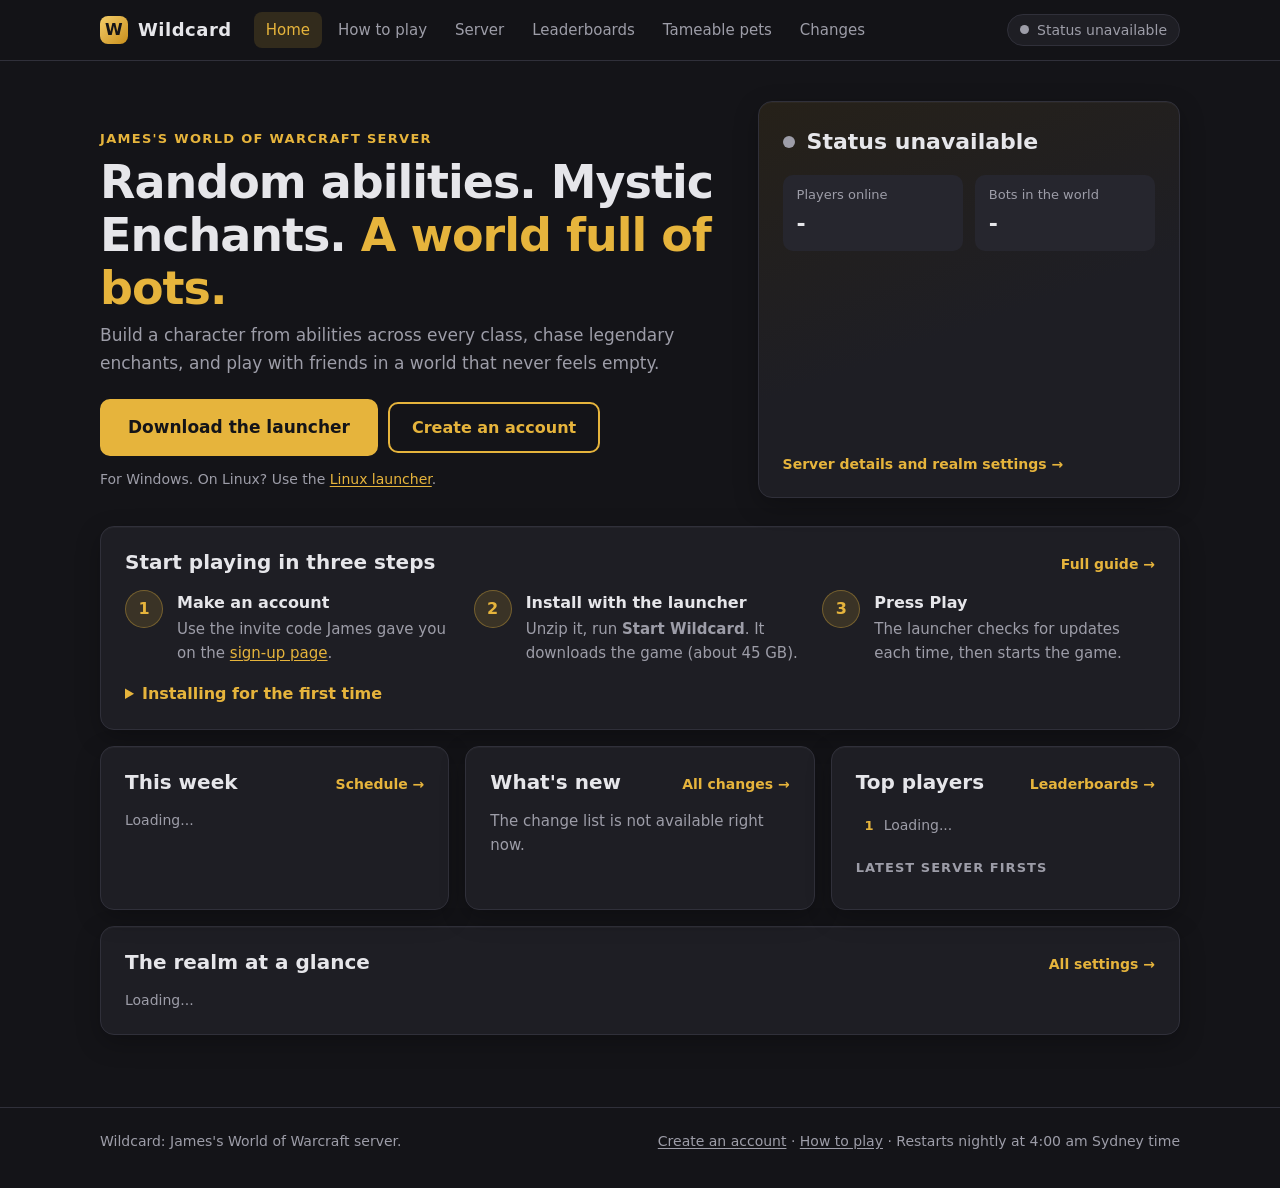
==== commit 4394492e: "Website redesign: a short home page, with the long sections on their own pages James: the home page " ====
--- a/launcher/site/index.html
+++ b/launcher/site/index.html
@@ -4,89 +4,88 @@
 <meta charset="utf-8">
 <meta name="viewport" content="width=device-width, initial-scale=1">
 <title>Wildcard</title>
+<meta name="description" content="James's World of Warcraft server: random abilities, Mystic Enchants and a world full of bots.">
 <link rel="stylesheet" href="style.css">
 <style>
   /* Home page only */
-  .rows { display: grid; grid-template-columns: max-content 1fr; gap: 6px 18px; margin: 0; }
-  .rows dt { color: var(--muted); }
-  .rows dd { margin: 0; }
-  .rows + .note { margin-top: 14px; }
-  .day { margin: 0 0 14px; }
-  .day:last-child { margin: 0; }
-  .day h3 { margin: 0 0 4px; color: var(--gold); font-size: 16px; }
-  .day ul { margin: 0; }
-  .day li { margin: 0 0 4px; }
-  .settings { display: grid; grid-template-columns: repeat(3, 1fr); gap: 16px; }
-  .setting { padding: 8px 0; border-top: 1px solid var(--line); }
-  .setting:first-of-type { border-top: 0; }
-  .setting b { display: block; font-weight: 600; }
-  .setting .value { color: var(--gold); font-weight: 700; }
-  .setting .why { color: var(--muted); font-size: 14px; }
-  .boards { display: grid; grid-template-columns: repeat(auto-fill, minmax(230px, 1fr)); gap: 18px; }
-  .boards ol { margin: 0; padding-left: 22px; }
-  .boards li { margin: 0 0 3px; }
-  .boards li span { color: var(--gold); font-weight: 700; float: right; }
-  .firsts { list-style: none; margin: 0; padding: 0; }
-  .firsts li { padding: 6px 0; border-top: 1px solid var(--line); }
-  .firsts li:first-child { border-top: 0; }
-  .firsts time { color: var(--muted); font-size: 14px; display: inline-block; min-width: 100px; }
-  @media (max-width: 720px) { .settings { grid-template-columns: 1fr; } }
-  .weekend h3 { margin: 0 0 6px; color: var(--gold); font-size: 20px; }
-  .weekend ul { margin: 0 0 10px; }
-  .countdown { display: flex; flex-wrap: wrap; align-items: baseline; gap: 4px 14px; margin: 0 0 14px; }
-  .countdown strong { color: var(--gold); font-size: 26px; font-variant-numeric: tabular-nums; letter-spacing: .5px; }
-  .countdown span { color: var(--muted); font-size: 15px; }
-  .timeline { display: flex; gap: 4px; margin: 4px 0 18px; }
-  .week { flex: 1 1 0; min-width: 0; }
-  .week .bar { position: relative; height: 10px; border-radius: 5px; background: var(--line); overflow: visible; }
-  .week .fill { position: absolute; inset: 0 auto 0 0; border-radius: 5px; background: var(--gold); opacity: .35; }
-  .week.now .bar { background: #3b3424; }
-  .week .pin { position: absolute; top: -5px; width: 4px; height: 20px; margin-left: -2px; border-radius: 2px;
-               background: var(--gold); box-shadow: 0 0 0 3px var(--panel); }
-  .week b { display: block; margin-top: 8px; font-size: 15px; line-height: 1.3; }
-  .week.now b { color: var(--gold); }
-  .week small { display: block; color: var(--muted); font-size: 13px; line-height: 1.3; }
-  @media (max-width: 520px) { .timeline { flex-wrap: wrap; row-gap: 14px; } .week { flex: 1 1 calc(50% - 4px); } }
+  .hero { display: grid; grid-template-columns: 1.5fr 1fr; gap: 24px; align-items: stretch; margin: 8px 0 28px; }
+  .hero-copy { padding: 28px 0 8px; }
+  .hero h1 { font-size: 46px; letter-spacing: -1px; }
+  .hero h1 span { color: var(--gold); }
+  .hero .lede { margin-bottom: 22px; }
+  .hero .fine { margin-top: 12px; }
+  .status-card { display: flex; flex-direction: column; gap: 16px;
+                 background: linear-gradient(160deg, #262119 0%, var(--panel) 55%); }
+  .status-card .more { margin-top: auto; }
+  .big-state { display: flex; align-items: center; gap: 12px; font-size: 22px; font-weight: 800; margin: 0; }
+  .big-state .dot { width: 12px; height: 12px; }
+  .stats { display: grid; grid-template-columns: 1fr 1fr; gap: 12px; margin: 0; }
+  .stats div { background: var(--panel-2); border-radius: 10px; padding: 10px 14px; }
+  .stats dt { color: var(--muted); font-size: 13px; }
+  .stats dd { margin: 0; font-size: 22px; font-weight: 800; font-variant-numeric: tabular-nums; }
+  .steps { display: grid; grid-template-columns: repeat(3, 1fr); gap: 16px; counter-reset: step; margin: 0 0 16px;
+           list-style: none; padding: 0; }
+  .steps li { margin: 0; counter-increment: step; position: relative; padding-left: 52px; }
+  .steps li::before { content: counter(step); position: absolute; left: 0; top: 0; width: 36px; height: 36px;
+                      border-radius: 50%; display: grid; place-items: center; font-weight: 800; color: var(--gold);
+                      background: var(--gold-soft); border: 1px solid rgba(230, 180, 60, .35); }
+  .steps b { display: block; margin-bottom: 2px; }
+  .steps p { color: var(--muted); font-size: 15px; margin: 0; }
+  .news { list-style: none; padding: 0; margin: 0; }
+  .news li { padding: 6px 0; border-top: 1px solid var(--line); margin: 0; font-size: 15px; }
+  .news li:first-child { border-top: 0; padding-top: 0; }
+  .firsts-mini { list-style: none; padding: 0; margin: 0; font-size: 14px; }
+  .firsts-mini li { margin: 0 0 4px; color: var(--muted); }
+  .firsts-mini li b { color: var(--text); font-weight: 600; }
+  .glance { display: flex; flex-wrap: wrap; gap: 8px; }
+  .glance .chip { font-size: 15px; padding: 5px 12px; }
+  @media (max-width: 900px) {
+    .hero { grid-template-columns: 1fr; }
+    .hero-copy { padding-top: 8px; }
+    .steps { grid-template-columns: 1fr; }
+  }
+  @media (max-width: 720px) { .hero h1 { font-size: 34px; } }
 </style>
+<script src="site.js"></script>
 </head>
-<body>
+<body data-page="home">
 <main>
-  <nav class="top"><a href="./" aria-current="page">Home</a><a href="how-to-play.html">How to play</a><a href="pets.html">Tameable pets</a><a href="https://join.jtlab.cc">Create an account</a></nav>
-  <h1>Wildcard</h1>
-  <p class="tag">James's World of Warcraft server. Random abilities, Mystic Enchants, and a world full of bots.
-    New here? Start with <a href="how-to-play.html">How to play</a>.</p>
-
-  <div class="grid">
-    <section class="panel" aria-labelledby="status-title">
-      <h2 id="status-title">Server status</h2>
-      <dl class="rows">
-        <dt>Login server</dt><dd id="login"><span class="dot"></span>Checking...</dd>
-        <dt>World server</dt><dd id="world"><span class="dot"></span>Checking...</dd>
-        <dt>Players online</dt><dd id="players">-</dd>
-        <dt>Bots in the world</dt><dd id="bots">-</dd>
-        <dt>Up for</dt><dd id="uptime">-</dd>
-        <dt>Server version</dt><dd id="version">-</dd>
+  <section class="hero">
+    <div class="hero-copy">
+      <p class="eyebrow">James's World of Warcraft server</p>
+      <h1>Random abilities. Mystic Enchants. <span>A world full of bots.</span></h1>
+      <p class="lede">Build a character from abilities across every class, chase legendary enchants, and play with
+        friends in a world that never feels empty.</p>
+      <div class="actions">
+        <a class="button big" href="WildcardLauncher.zip">Download the launcher</a>
+        <a class="button quiet" href="https://join.jtlab.cc">Create an account</a>
+      </div>
+      <p class="note fine">For Windows. On Linux? Use the <a href="how-to-play.html#linux">Linux launcher</a>.
+        <span id="client"></span></p>
+    </div>
+
+    <aside class="card status-card" aria-label="Server status">
+      <p class="big-state" id="state"><span class="dot"></span>Checking...</p>
+      <dl class="stats">
+        <div><dt>Players online</dt><dd id="players">-</dd></div>
+        <div><dt>Bots in the world</dt><dd id="bots">-</dd></div>
       </dl>
-      <p class="note" id="restart"></p>
-    </section>
-
-    <section class="panel" aria-labelledby="account-title">
-      <h2 id="account-title">Account</h2>
-      <p>New here? Make your game account with the invite code James gave you.</p>
-      <a class="button quiet" href="https://join.jtlab.cc">Create an account</a>
-      <p class="note">Already have one? Log in through the launcher below.
-        Forgotten your password? Ask James.</p>
-    </section>
-
-    <section class="panel wide" aria-labelledby="play-title">
-      <h2 id="play-title">Play</h2>
-      <a class="button" href="WildcardLauncher.zip">Download the launcher</a>
-      <p class="note">For Windows. On Linux? Use the <a href="how-to-play.html#linux">Linux launcher</a> (Python 3, plus Wine or Bottles).</p>
-      <p class="note" id="client">Client version: checking...</p>
-      <p>Already installed? Just start <strong>Start Wildcard</strong>: it fetches any updates
-        first, then press <strong>Play</strong>.</p>
+      <p class="note" id="uptime">&nbsp;</p>
+      <a class="more" href="server.html">Server details and realm settings</a>
+    </aside>
+  </section>
+
+  <div class="stack">
+    <section class="card" aria-labelledby="start-title">
+      <div class="card-head"><h2 id="start-title">Start playing in three steps</h2>
+        <a class="more" href="how-to-play.html">Full guide</a></div>
+      <ol class="steps">
+        <li><b>Make an account</b><p>Use the invite code James gave you on the <a href="https://join.jtlab.cc">sign-up page</a>.</p></li>
+        <li><b>Install with the launcher</b><p>Unzip it, run <strong>Start Wildcard</strong>. It downloads the game (about 45 GB).</p></li>
+        <li><b>Press Play</b><p>The launcher checks for updates each time, then starts the game.</p></li>
+      </ol>
       <details>
-        <summary>First time? How to install</summary>
+        <summary>Installing for the first time</summary>
         <ol>
           <li>Unzip it into a new folder on a drive with about <strong>100 GB free</strong>, for example
             <code>C:\Games\Wildcard</code>.</li>
@@ -98,291 +97,105 @@
         </ol>
         <p class="note">Tip: right-click <strong>Start Wildcard</strong> and choose <em>Send to</em>, <em>Desktop
           (create shortcut)</em>. If something goes wrong, the launcher's <strong>Log</strong> button shows what
-          happened; send that to James.</p>
+          happened; send that to James. Forgotten your password? Ask James.</p>
       </details>
     </section>
 
-    <section class="panel wide weekend" aria-labelledby="weekend-title" id="weekend-panel" hidden>
-      <h2 id="weekend-title">This week's event</h2>
-      <div id="weekend"></div>
-      <p class="note" id="weekend-next"></p>
-    </section>
-
-    <section class="panel wide" aria-labelledby="changes-title">
-      <h2 id="changes-title">Recent changes</h2>
-      <div id="changes"><p class="note">Loading...</p></div>
-      <p class="note">Changes go live at the nightly restart (4:00 am), sometimes sooner.</p>
-    </section>
-
-    <section class="panel wide" aria-labelledby="boards-title">
-      <h2 id="boards-title">Leaderboards</h2>
-      <div class="boards" id="boards"><p class="note">Loading...</p></div>
-      <h3 class="label" style="margin-top:22px">Server firsts</h3>
-      <ul class="firsts" id="firsts"></ul>
-      <p class="note">Real players only; bots don't count. Updated every five minutes.</p>
-    </section>
-
-    <section class="panel wide" aria-labelledby="settings-title">
-      <h2 id="settings-title">Realm settings</h2>
-      <div class="settings" id="settings"><p class="note">Loading...</p></div>
+    <div class="grid-3">
+      <section class="card" aria-labelledby="event-title">
+        <div class="card-head"><h2 id="event-title">This week</h2><a class="more" href="server.html#event">Schedule</a></div>
+        <div id="event"><p class="note">Loading...</p></div>
+      </section>
+
+      <section class="card" aria-labelledby="news-title">
+        <div class="card-head"><h2 id="news-title">What's new</h2><a class="more" href="changes.html">All changes</a></div>
+        <p class="label" id="news-day"></p>
+        <ul class="news" id="news"><li class="note">Loading...</li></ul>
+      </section>
+
+      <section class="card" aria-labelledby="top-title">
+        <div class="card-head"><h2 id="top-title">Top players</h2><a class="more" href="leaderboards.html">Leaderboards</a></div>
+        <p class="label" id="top-board"></p>
+        <ol class="ranked" id="top"><li class="note">Loading...</li></ol>
+        <p class="label" style="margin-top:16px">Latest server firsts</p>
+        <ul class="firsts-mini" id="firsts"></ul>
+      </section>
+    </div>
+
+    <section class="card" aria-labelledby="glance-title">
+      <div class="card-head"><h2 id="glance-title">The realm at a glance</h2><a class="more" href="server.html#settings">All settings</a></div>
+      <div class="glance" id="glance"><span class="note">Loading...</span></div>
     </section>
   </div>
 </main>
 <script>
-const STATUS = "https://join.jtlab.cc/api/status";
+const { el } = Wildcard;
 const $ = (id) => document.getElementById(id);
 
-function light(id, up, upText, downText) {
-  const cell = $(id);
-  cell.className = up ? "up" : "down";
-  cell.innerHTML = '<span class="dot"></span>';
-  cell.append(up ? upText : downText);
+function showStatus(s) {
+  const state = $("state");
+  state.textContent = "";
+  const dot = el("span", { class: "dot" });
+  if (!s) {
+    state.append(dot, "Status unavailable");
+    return;
+  }
+  dot.classList.add(s.world ? "up" : "down");
+  state.append(dot, s.world ? "Online" : (s.login ? "Restarting" : "Offline"));
+  const n = Wildcard.players(s), b = Wildcard.bots(s);
+  $("players").textContent = n === null ? "-" : n;
+  $("bots").textContent = b === null ? "-" : b.toLocaleString();
+  $("uptime").textContent = s.uptime ? `Up for ${s.uptime}. Restarts nightly at 4:00 am (Sydney).` : (s.restart || "");
+
+  Wildcard.renderEvent($("event"), s.weekend, { compact: true });
+
+  const boards = (s.leaderboards && s.leaderboards.boards) || [];
+  const board = boards.find((b) => b.rows && b.rows.length) || boards[0];
+  const top = $("top");
+  top.textContent = "";
+  if (board) {
+    $("top-board").textContent = board.title;
+    if (!board.rows.length) top.append(el("li", { class: "note" }, "Nobody yet."));
+    for (const row of board.rows.slice(0, 5)) {
+      top.append(el("li", {}, el("span", { class: "name" }, row.name), el("span", { class: "value" }, row.value.toLocaleString())));
+    }
+  }
+  const firsts = $("firsts");
+  firsts.textContent = "";
+  const list = (s.leaderboards && s.leaderboards.firsts) || [];
+  if (!list.length) firsts.append(el("li", {}, "None yet. Be the first!"));
+  for (const first of list.slice(0, 3)) firsts.append(el("li", {}, el("b", {}, first.text.replace(/\.$/, "")), " · ", first.date));
+
+  const glance = $("glance");
+  glance.textContent = "";
+  for (const group of s.settings || []) {
+    for (const item of (group.items || []).slice(0, 2)) {
+      glance.append(el("span", { class: "chip" }, item.label + " ", el("b", {}, item.value)));
+    }
+  }
+  if (!glance.children.length) glance.append(el("span", { class: "note" }, "Settings unavailable right now."));
 }
 
-function text(id, value) { $(id).textContent = value; }
-
-async function loadStatus() {
-  try {
-    const reply = await fetch(STATUS, { cache: "no-store" });
-    if (!reply.ok) throw new Error(reply.status);
-    const s = await reply.json();
-    light("login", s.login, "Online", "Offline");
-    light("world", s.world, "Online", s.login ? "Starting or restarting" : "Offline");
-    const real = typeof s.players === "number" ? s.players : null;
-    text("players", real === null ? "-" : String(real));
-    text("bots", typeof s.characters === "number" && real !== null
-      ? Math.max(0, s.characters - real).toLocaleString() : "-");
-    text("uptime", s.uptime || "-");
-    const v = s.server || {};
-    text("version", v.release ? `CoA ${v.release}, Wildcard build ${v.build}` : (v.tag || "-"));
-    text("restart", s.restart || "");
-    showBoards(s.leaderboards);
-    showSettings(s.settings || []);
-    showWeekend(s.weekend);
-  } catch (error) {
-    for (const id of ["login", "world"]) {
-      $(id).className = "";
-      $(id).innerHTML = '<span class="dot"></span>Status unavailable';
-    }
-    if ($("settings").textContent.includes("Loading")) {
-      $("settings").innerHTML = '<p class="note">Settings unavailable right now; try again in a minute.</p>';
-    }
-  }
-}
-
-// The week's event as a live timeline: this week's progress with a countdown, then the weeks after it. The status
-// refreshes every minute; the countdown ticks every second between refreshes, in the visitor's own time zone.
-let weekendData = null;
-let weekendTimer = null;
-
-function untilText(ms) {
-  const minutes = Math.max(0, Math.floor(ms / 60000));
-  const d = Math.floor(minutes / 1440), h = Math.floor(minutes / 60) % 24, m = minutes % 60;
-  const s = Math.max(0, Math.floor(ms / 1000)) % 60;
-  if (d) return `${d}d ${h}h ${m}m`;
-  if (h) return `${h}h ${m}m ${String(s).padStart(2, "0")}s`;
-  return `${m}m ${String(s).padStart(2, "0")}s`;
-}
-
-function whenText(ms) {
-  return new Date(ms).toLocaleString(undefined, { weekday: "short", day: "numeric", month: "short",
-    hour: "numeric", minute: "2-digit" });
-}
-
-function showWeekend(w) {
-  const panel = $("weekend-panel");
-  if (!w || !w.current) { panel.hidden = true; weekendData = null; return; }
-  panel.hidden = false;
-  weekendData = w;
-  const box = $("weekend");
-  box.textContent = "";
-  const heading = document.createElement("h3");
-  heading.textContent = (w.active ? "" : "Coming up: ") + w.current.title;
-  const count = document.createElement("div");
-  count.className = "countdown";
-  count.innerHTML = "<strong></strong><span></span>";
-  const list = document.createElement("ul");
-  for (const boost of w.current.boosts) {
-    const li = document.createElement("li");
-    li.textContent = boost;
-    list.append(li);
-  }
-  const line = document.createElement("div");
-  line.className = "timeline";
-  line.setAttribute("role", "list");
-  const weeks = w.weeks && w.weeks.length ? w.weeks : [w.current, w.next].filter(Boolean);
-  weeks.forEach((week, n) => {
-    const cell = document.createElement("div");
-    cell.className = "week" + (n === 0 ? " now" : "");
-    cell.setAttribute("role", "listitem");
-    const bar = document.createElement("div");
-    bar.className = "bar";
-    if (n === 0) bar.innerHTML = '<div class="fill"></div><div class="pin"></div>';
-    const name = document.createElement("b");
-    name.textContent = week.title;
-    const date = document.createElement("small");
-    date.textContent = n === 0 && w.active ? "Now" : week.friday;
-    cell.append(bar, name, date);
-    line.append(cell);
-  });
-  box.append(heading, count, line, list);
-  const when = w.current.allWeek ? "Each event runs Friday to Thursday" : "Each event runs Friday to Sunday";
-  text("weekend-next", `${when}, on top of the usual rates. Times are in your time zone.`);
-  tickWeekend();
-  if (!weekendTimer) weekendTimer = setInterval(tickWeekend, 1000);
-}
-
-function tickWeekend() {
-  const w = weekendData;
-  if (!w || !w.current || !w.current.endsAt) return;
-  const now = Date.now();
-  const start = w.current.startsAt, end = w.current.endsAt;
-  const big = document.querySelector("#weekend .countdown strong");
-  const small = document.querySelector("#weekend .countdown span");
-  if (!big) return;
-  if (now < start) {
-    big.textContent = "Starts in " + untilText(start - now);
-    small.textContent = whenText(start);
-  } else if (now < end) {
-    big.textContent = untilText(end - now) + " left";
-    small.textContent = w.next ? `then ${w.next.title} from ${whenText(w.next.startsAt || end)}` : `ends ${whenText(end)}`;
-  } else {
-    big.textContent = "Changing over...";
-    small.textContent = "";
-    if (now - end > 5000 && now - end < 7000) loadStatus();
-  }
-  const done = Math.min(100, Math.max(0, (now - start) / (end - start) * 100));
-  const fill = document.querySelector("#weekend .week.now .fill");
-  const pin = document.querySelector("#weekend .week.now .pin");
-  if (fill) fill.style.width = done + "%";
-  if (pin) { pin.style.left = done + "%"; pin.hidden = now < start; }
-}
-
-function showSettings(groups) {
-  const box = $("settings");
-  box.textContent = "";
-  for (const group of groups) {
-    const column = document.createElement("div");
-    const title = document.createElement("p");
-    title.className = "label";
-    title.textContent = group.title;
-    column.append(title);
-    for (const item of group.items) {
-      const row = document.createElement("div");
-      row.className = "setting";
-      const label = document.createElement("b");
-      label.textContent = item.label + " ";
-      const value = document.createElement("span");
-      value.className = "value";
-      value.textContent = item.value;
-      label.append(value);
-      row.append(label);
-      if (item.note) {
-        const why = document.createElement("span");
-        why.className = "why";
-        why.textContent = item.note;
-        row.append(why);
-      }
-      column.append(row);
-    }
-    box.append(column);
-  }
-}
-
-function showBoards(data) {
-  const box = $("boards");
-  const firsts = $("firsts");
-  if (!data) return;
-  box.textContent = "";
-  for (const board of data.boards || []) {
-    const column = document.createElement("div");
-    const title = document.createElement("p");
-    title.className = "label";
-    title.textContent = board.title;
-    column.append(title);
-    if (!board.rows.length) {
-      const none = document.createElement("p");
-      none.className = "note";
-      none.textContent = "Nobody yet.";
-      column.append(none);
-    } else {
-      const list = document.createElement("ol");
-      for (const row of board.rows) {
-        const li = document.createElement("li");
-        li.textContent = row.name;
-        const value = document.createElement("span");
-        value.textContent = row.value.toLocaleString();
-        li.append(value);
-        list.append(li);
-      }
-      column.append(list);
-    }
-    box.append(column);
-  }
-  firsts.textContent = "";
-  if (!(data.firsts || []).length) {
-    const li = document.createElement("li");
-    li.textContent = "No server firsts yet. Be the first!";
-    firsts.append(li);
-  }
-  for (const first of data.firsts || []) {
-    const li = document.createElement("li");
-    const when = document.createElement("time");
-    when.textContent = first.date;
-    li.append(when, " " + first.text);
-    firsts.append(li);
-  }
-}
-
-async function loadClient() {
-  try {
-    const [manifest, launcher] = await Promise.all([
-      fetch("manifest.json", { cache: "no-store" }).then((r) => r.json()),
-      fetch("launcher.json", { cache: "no-store" }).then((r) => r.json()),
-    ]);
-    const files = manifest.files || [];
-    const bytes = files.reduce((sum, f) => sum + (f.size || 0), 0);
-    const when = new Date(String(manifest.generated).replace(/\.(\d{3})\d+/, ".$1"));
-    const date = when.toLocaleDateString(undefined, { day: "numeric", month: "short", year: "numeric" });
-    const time = when.toLocaleTimeString(undefined, { hour: "numeric", minute: "2-digit" });
-    text("client", `Client updated ${date}, ${time} (${(bytes / 1073741824).toFixed(1)} GB, ${files.length} files)` +
-      ` · Launcher version ${launcher.launcherVersion}`);
-  } catch (error) {
-    text("client", "Client version: unavailable right now.");
-  }
-}
-
-async function loadChanges() {
-  const box = $("changes");
-  try {
-    const log = await fetch("changelog.json", { cache: "no-store" }).then((r) => r.json());
-    const days = Array.isArray(log.days) ? log.days : (log.days ? [log.days] : []);
-    box.textContent = "";
-    if (!days.length) { box.innerHTML = '<p class="note">Nothing new in the last week.</p>'; return; }
-    for (const day of days) {
-      const block = document.createElement("div");
-      block.className = "day";
-      const title = document.createElement("h3");
-      title.textContent = day.label || day.date;
-      const list = document.createElement("ul");
-      const items = Array.isArray(day.items) ? day.items : (day.items ? [day.items] : []);
-      for (const item of items) {
-        const entry = document.createElement("li");
-        entry.textContent = item.text;
-        list.append(entry);
-      }
-      block.append(title, list);
-      box.append(block);
-    }
-  } catch (error) {
-    box.innerHTML = '<p class="note">The change list is not available right now.</p>';
-  }
-}
-
-loadStatus();
-loadClient();
-loadChanges();
-setInterval(loadStatus, 60000);
+Wildcard.onStatus(showStatus);  // and again on every refresh, once a minute
+
+Wildcard.changes().then((days) => {
+  const news = $("news");
+  news.textContent = "";
+  if (!days.length) {
+    news.append(el("li", { class: "note" }, "Nothing new in the last week."));
+    return;
+  }
+  $("news-day").textContent = days[0].label;
+  const items = days[0].items;
+  for (const item of items.slice(0, 5)) news.append(el("li", {}, item));
+  if (items.length > 5) news.append(el("li", { class: "note" }, `and ${items.length - 5} more`));
+}, () => { $("news").innerHTML = '<li class="note">The change list is not available right now.</li>'; });
+
+fetch("manifest.json", { cache: "no-store" }).then((r) => r.json()).then((manifest) => {
+  const when = new Date(String(manifest.generated).replace(/\.(\d{3})\d+/, ".$1"));
+  if (!isNaN(when)) $("client").textContent = "Client updated " +
+    when.toLocaleDateString(undefined, { day: "numeric", month: "short" }) + ".";
+}).catch(() => {});
 </script>
 </body>
 </html>
--- a/launcher/site/style.css
+++ b/launcher/site/style.css
@@ -1,66 +1,166 @@
-/* Shared look for every Wildcard page: wildcard.jtlab.cc (home, how to play) and join.jtlab.cc (sign-up, which
-   serves this same file). Page files only add rules for things that exist on that page alone. */
-:root {
-  --bg: #18181c; --panel: #222228; --line: #33333c; --field: #2e2e36; --text: #e2e2e6; --muted: #a0a0aa;
-  --gold: #e6b43c; --good: #7ad97a; --bad: #ff7a6b; --wait: #a0a0aa;
-}
-* { box-sizing: border-box; }
-body { margin: 0; background: var(--bg); color: var(--text); font: 17px/1.6 "Segoe UI", system-ui, sans-serif; }
-main { max-width: 860px; margin: 0 auto; padding: 36px 16px 64px; }
-a { color: var(--gold); }
-
-/* Navigation bar */
-nav.top { display: flex; flex-wrap: wrap; gap: 6px 20px; margin: 0 0 28px; font-size: 15px; }
-nav.top a { color: var(--muted); text-decoration: none; }
-nav.top a:hover, nav.top a[aria-current] { color: var(--gold); }
-
-/* Headings and text */
-h1 { color: var(--gold); font-size: 40px; line-height: 1.2; margin: 0 0 6px; letter-spacing: 1px; }
-h2 { color: var(--gold); font-size: 21px; margin: 0 0 12px; }
-h3 { font-size: 17px; margin: 18px 0 6px; }
-.label { font-size: 14px; font-weight: 600; text-transform: uppercase; letter-spacing: .08em; color: var(--muted); margin: 0 0 8px; }
-p { margin: 0 0 12px; }
-p:last-child { margin-bottom: 0; }
-.tag { color: var(--muted); margin: 0 0 28px; }
-.note { color: var(--muted); font-size: 15px; }
-code { background: var(--field); padding: 1px 6px; border-radius: 4px; }
-ol, ul { padding-left: 22px; margin: 0 0 12px; }
-li { margin: 0 0 8px; }
-ol:last-child, ul:last-child { margin-bottom: 0; }
-
-/* Panels */
-.panel { background: var(--panel); border-radius: 10px; padding: 22px 24px; }
-.stack > .panel + .panel { margin-top: 16px; }
-.grid { display: grid; grid-template-columns: 1fr 1fr; gap: 16px; }
-.wide { grid-column: 1 / -1; }
-
-/* Buttons */
-.button { display: inline-block; background: var(--gold); color: #111; font: inherit; font-weight: 700;
-          padding: 11px 24px; border-radius: 8px; border: 2px solid var(--gold); text-decoration: none; cursor: pointer; }
-.button:hover { filter: brightness(1.1); }
-.button:disabled { opacity: .6; cursor: default; }
-.button.quiet { background: transparent; color: var(--gold); }
-.button + p { margin-top: 14px; }
-
-/* Forms */
-label { display: block; font-weight: 600; margin: 0 0 4px; }
-.hint { color: var(--muted); font-size: 15px; margin: 0 0 6px; }
-input { width: 100%; font: inherit; color: var(--text); background: var(--field); border: 1px solid #44444e;
-        border-radius: 6px; padding: 9px 11px; margin: 0 0 16px; }
-input:focus { outline: 2px solid var(--gold); border-color: transparent; }
-
-/* Status colours */
-.good, .up { color: var(--good); }
-.bad, .down { color: var(--bad); }
-.dot { display: inline-block; width: 10px; height: 10px; border-radius: 50%; margin-right: 7px; background: var(--wait); }
-.up .dot { background: var(--good); }
-.down .dot { background: var(--bad); }
-
-details { margin-top: 16px; }
-summary { cursor: pointer; color: var(--gold); }
-
-@media (max-width: 720px) {
-  .grid { grid-template-columns: 1fr; }
-  h1 { font-size: 34px; }
-  .panel { padding: 18px; }
-}
+/* Shared look for every Wildcard page: wildcard.jtlab.cc (home, how to play, server, leaderboards, pets, changes)
+   and join.jtlab.cc (sign-up, which serves this same file). The header and footer on wildcard.jtlab.cc come from
+   site.js. Page files only add rules for things that exist on that page alone. */
+:root {
+  --bg: #141418; --panel: #1e1e24; --panel-2: #26262e; --line: #30303a; --field: #2a2a32; --text: #e6e6ea;
+  --muted: #9d9da8; --gold: #e6b43c; --gold-soft: rgba(230, 180, 60, .14); --good: #7ad97a; --bad: #ff7a6b;
+  --wait: #9d9da8; --radius: 14px; --shadow: 0 1px 0 rgba(255, 255, 255, .03) inset, 0 8px 24px rgba(0, 0, 0, .25);
+}
+* { box-sizing: border-box; }
+html { scroll-behavior: smooth; }
+[id] { scroll-margin-top: 84px; }  /* anchors land below the sticky header */
+body { margin: 0; background: var(--bg); color: var(--text); font: 16px/1.6 "Segoe UI", system-ui, -apple-system, sans-serif;
+       -webkit-font-smoothing: antialiased; }
+main { max-width: 1120px; margin: 0 auto; padding: 32px 20px 72px; }
+a { color: var(--gold); text-underline-offset: 2px; }
+:focus-visible { outline: 2px solid var(--gold); outline-offset: 2px; border-radius: 4px; }
+
+/* Site header (built by site.js) */
+.site-header { position: sticky; top: 0; z-index: 10; background: rgba(20, 20, 24, .86);
+               backdrop-filter: saturate(1.4) blur(10px); -webkit-backdrop-filter: saturate(1.4) blur(10px);
+               border-bottom: 1px solid var(--line); }
+.site-header .inner { max-width: 1120px; margin: 0 auto; padding: 0 20px; height: 60px; display: flex;
+                      align-items: center; gap: 22px; }
+.brand { display: flex; align-items: center; gap: 10px; color: var(--text); text-decoration: none; font-weight: 800;
+         letter-spacing: .5px; font-size: 18px; white-space: nowrap; }
+.brand .mark { width: 28px; height: 28px; border-radius: 8px; display: grid; place-items: center; color: #141418;
+               background: linear-gradient(135deg, #f3cd6a, #c98f1c); font-size: 16px; font-weight: 900; }
+.site-nav { display: flex; gap: 4px; overflow-x: auto; scrollbar-width: none; flex: 1 1 auto; min-width: 0; }
+.site-nav::-webkit-scrollbar { display: none; }
+.site-nav a { color: var(--muted); text-decoration: none; font-size: 15px; padding: 6px 12px; border-radius: 8px;
+              white-space: nowrap; }
+.site-nav a:hover { color: var(--text); background: var(--panel-2); }
+.site-nav a[aria-current="page"] { color: var(--gold); background: var(--gold-soft); }
+.pill { display: inline-flex; align-items: center; gap: 8px; font-size: 14px; color: var(--muted); white-space: nowrap;
+        background: var(--panel); border: 1px solid var(--line); border-radius: 999px; padding: 4px 12px;
+        text-decoration: none; }
+.pill b { color: var(--text); font-weight: 600; }
+.site-header .pill { flex: 0 0 auto; }
+@media (max-width: 860px) {
+  .site-header .inner { height: auto; flex-wrap: wrap; padding-top: 10px; padding-bottom: 6px; gap: 6px 14px; }
+  .site-nav { order: 3; flex-basis: 100%; margin: 0 -8px; }
+  .site-header .pill { margin-left: auto; }
+}
+
+/* Site footer */
+.site-footer { border-top: 1px solid var(--line); color: var(--muted); font-size: 14px; }
+.site-footer .inner { max-width: 1120px; margin: 0 auto; padding: 22px 20px 36px; display: flex; flex-wrap: wrap;
+                      gap: 8px 24px; justify-content: space-between; }
+.site-footer a { color: var(--muted); }
+
+/* Page heading */
+.page-head { margin: 0 0 24px; }
+.eyebrow { font-size: 13px; font-weight: 700; text-transform: uppercase; letter-spacing: .1em; color: var(--gold); margin: 0 0 6px; }
+
+/* Headings and text */
+h1 { color: var(--text); font-size: 38px; line-height: 1.15; margin: 0 0 8px; letter-spacing: -.5px; }
+h2 { color: var(--text); font-size: 20px; line-height: 1.3; margin: 0 0 12px; }
+h3 { font-size: 16px; margin: 18px 0 6px; }
+.label { font-size: 13px; font-weight: 700; text-transform: uppercase; letter-spacing: .08em; color: var(--muted); margin: 0 0 8px; }
+p { margin: 0 0 12px; }
+p:last-child { margin-bottom: 0; }
+.tag, .lede { color: var(--muted); font-size: 17px; margin: 0 0 24px; max-width: 70ch; }
+.note { color: var(--muted); font-size: 14px; }
+code { background: var(--field); padding: 1px 6px; border-radius: 4px; font-size: .92em; }
+ol, ul { padding-left: 22px; margin: 0 0 12px; }
+li { margin: 0 0 6px; }
+ol:last-child, ul:last-child { margin-bottom: 0; }
+
+/* Cards (".panel" is the older name, still used by the sign-up page) */
+.card, .panel { background: var(--panel); border: 1px solid var(--line); border-radius: var(--radius); padding: 22px 24px;
+                box-shadow: var(--shadow); }
+.card-head { display: flex; align-items: baseline; justify-content: space-between; gap: 12px; margin: 0 0 14px; }
+.card-head h2 { margin: 0; }
+.more { font-size: 14px; font-weight: 600; text-decoration: none; white-space: nowrap; }
+.more::after { content: " \2192"; }
+.stack > * + * { margin-top: 16px; }
+.grid { display: grid; grid-template-columns: 1fr 1fr; gap: 16px; }
+.grid-3 { display: grid; grid-template-columns: repeat(3, 1fr); gap: 16px; }
+.wide { grid-column: 1 / -1; }
+@media (max-width: 900px) { .grid-3 { grid-template-columns: 1fr; } }
+@media (max-width: 720px) { .grid { grid-template-columns: 1fr; } }
+
+/* Buttons */
+.button { display: inline-flex; align-items: center; justify-content: center; gap: 8px; background: var(--gold); color: #141418;
+          font: inherit; font-weight: 700; padding: 11px 22px; border-radius: 10px; border: 2px solid var(--gold);
+          text-decoration: none; cursor: pointer; transition: filter .15s, transform .15s; }
+.button:hover { filter: brightness(1.08); transform: translateY(-1px); }
+.button:disabled { opacity: .6; cursor: default; transform: none; }
+.button.quiet { background: transparent; color: var(--gold); }
+.button.big { font-size: 17px; padding: 13px 26px; }
+.button + p { margin-top: 14px; }
+.actions { display: flex; flex-wrap: wrap; gap: 10px; align-items: center; }
+
+/* Forms */
+label { display: block; font-weight: 600; margin: 0 0 4px; }
+.hint { color: var(--muted); font-size: 15px; margin: 0 0 6px; }
+input { width: 100%; font: inherit; color: var(--text); background: var(--field); border: 1px solid #42424c;
+        border-radius: 8px; padding: 9px 11px; margin: 0 0 16px; }
+input:focus { outline: 2px solid var(--gold); border-color: transparent; }
+
+/* Status colours */
+.good, .up { color: var(--good); }
+.bad, .down { color: var(--bad); }
+.dot { display: inline-block; width: 9px; height: 9px; border-radius: 50%; background: var(--wait); flex: 0 0 auto; }
+.up .dot, .dot.up { background: var(--good); box-shadow: 0 0 0 3px rgba(122, 217, 122, .18); }
+.down .dot, .dot.down { background: var(--bad); }
+.rows .dot { margin-right: 7px; }
+
+/* Key/value rows */
+.rows { display: grid; grid-template-columns: max-content 1fr; gap: 6px 18px; margin: 0; }
+.rows dt { color: var(--muted); }
+.rows dd { margin: 0; }
+
+/* Ranked lists */
+.ranked { list-style: none; margin: 0; padding: 0; counter-reset: rank; }
+.ranked li { counter-increment: rank; display: flex; align-items: baseline; gap: 10px; margin: 0; padding: 5px 0;
+             border-top: 1px solid var(--line); }
+.ranked li:first-child { border-top: 0; }
+.ranked li::before { content: counter(rank); color: var(--muted); font-size: 13px; min-width: 18px; text-align: right;
+                     font-variant-numeric: tabular-nums; }
+.ranked li:nth-child(1)::before { color: var(--gold); font-weight: 800; }
+.ranked .name { flex: 1 1 auto; min-width: 0; overflow: hidden; text-overflow: ellipsis; white-space: nowrap; }
+.ranked .value { color: var(--gold); font-weight: 700; font-variant-numeric: tabular-nums; }
+
+/* Small chips */
+.chips { display: flex; flex-wrap: wrap; gap: 6px; }
+.chip { background: var(--field); border-radius: 999px; padding: 2px 10px; font-size: 14px; white-space: nowrap; }
+.chip b { color: var(--gold); }
+
+/* The weekly event (home and server pages, built by site.js) */
+.event-name { font-size: 22px; font-weight: 800; color: var(--gold); margin: 0 0 2px; line-height: 1.25; }
+.countdown { display: flex; flex-wrap: wrap; align-items: baseline; gap: 2px 12px; margin: 0 0 14px; }
+.countdown strong { font-size: 20px; font-variant-numeric: tabular-nums; }
+.countdown span { color: var(--muted); font-size: 14px; }
+.boosts { list-style: none; padding: 0; margin: 0; display: grid; gap: 6px; }
+.boosts li { margin: 0; padding-left: 22px; position: relative; }
+.boosts li::before { content: "\2191"; position: absolute; left: 0; color: var(--good); font-weight: 800; }
+.timeline { display: flex; gap: 4px; margin: 4px 0 18px; }
+.week { flex: 1 1 0; min-width: 0; }
+.week .bar { position: relative; height: 8px; border-radius: 4px; background: var(--line); }
+.week .fill { position: absolute; inset: 0 auto 0 0; border-radius: 4px; background: var(--gold); opacity: .4; }
+.week.now .bar { background: #3b3424; }
+.week .pin { position: absolute; top: -5px; width: 4px; height: 18px; margin-left: -2px; border-radius: 2px;
+             background: var(--gold); box-shadow: 0 0 0 3px var(--panel); }
+.week b { display: block; margin-top: 8px; font-size: 14px; line-height: 1.3; }
+.week.now b { color: var(--gold); }
+.week small { display: block; color: var(--muted); font-size: 12px; line-height: 1.3; }
+@media (max-width: 520px) { .timeline { flex-wrap: wrap; row-gap: 14px; } .week { flex: 1 1 calc(50% - 4px); } }
+
+details { margin-top: 16px; }
+summary { cursor: pointer; color: var(--gold); font-weight: 600; }
+
+/* The older top navigation, still used by the sign-up page */
+nav.top { display: flex; flex-wrap: wrap; gap: 6px 20px; margin: 0 0 28px; font-size: 15px; }
+nav.top a { color: var(--muted); text-decoration: none; }
+nav.top a:hover, nav.top a[aria-current] { color: var(--gold); }
+
+@media (max-width: 720px) {
+  main { padding: 24px 16px 56px; }
+  h1 { font-size: 30px; }
+  .card, .panel { padding: 18px; }
+}
+@media (prefers-reduced-motion: reduce) {
+  html { scroll-behavior: auto; }
+  .button { transition: none; }
+}
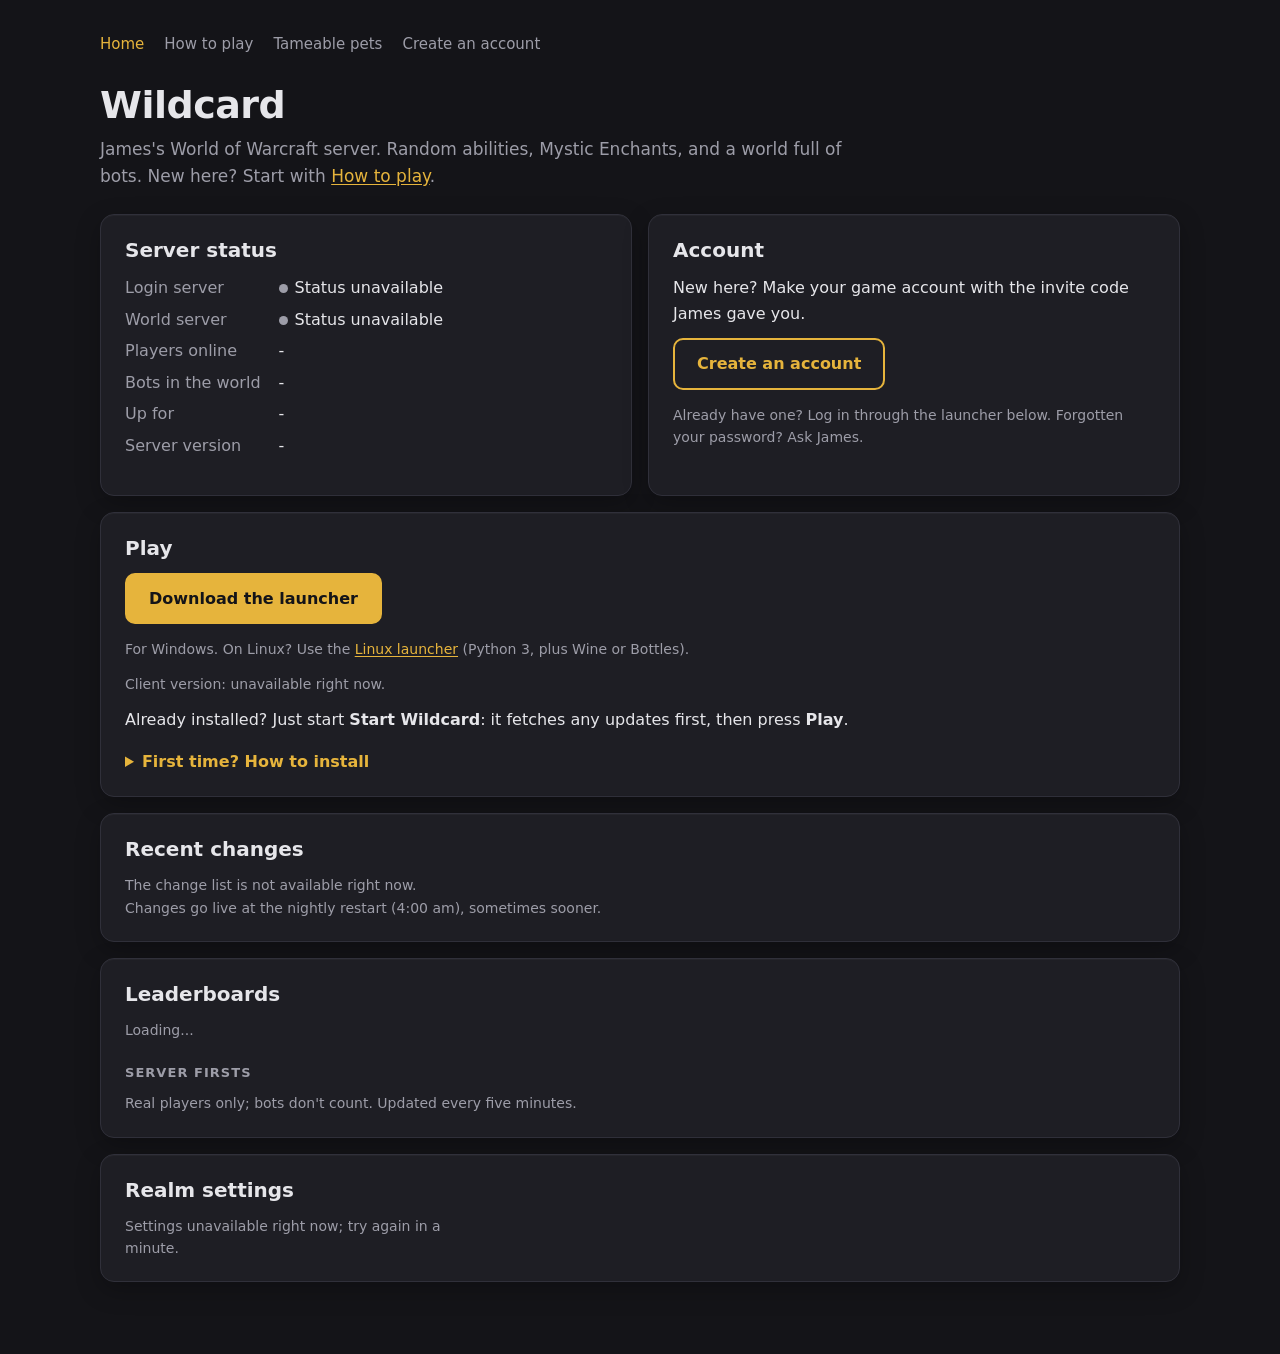
==== commit 935c0248: "Merge pull request #211 from JaTynan/tameable-pets-page Website: Tameable pets page, built from the " ====
--- a/launcher/site/index.html
+++ b/launcher/site/index.html
@@ -4,88 +4,89 @@
 <meta charset="utf-8">
 <meta name="viewport" content="width=device-width, initial-scale=1">
 <title>Wildcard</title>
-<meta name="description" content="James's World of Warcraft server: random abilities, Mystic Enchants and a world full of bots.">
 <link rel="stylesheet" href="style.css">
 <style>
   /* Home page only */
-  .hero { display: grid; grid-template-columns: 1.5fr 1fr; gap: 24px; align-items: stretch; margin: 8px 0 28px; }
-  .hero-copy { padding: 28px 0 8px; }
-  .hero h1 { font-size: 46px; letter-spacing: -1px; }
-  .hero h1 span { color: var(--gold); }
-  .hero .lede { margin-bottom: 22px; }
-  .hero .fine { margin-top: 12px; }
-  .status-card { display: flex; flex-direction: column; gap: 16px;
-                 background: linear-gradient(160deg, #262119 0%, var(--panel) 55%); }
-  .status-card .more { margin-top: auto; }
-  .big-state { display: flex; align-items: center; gap: 12px; font-size: 22px; font-weight: 800; margin: 0; }
-  .big-state .dot { width: 12px; height: 12px; }
-  .stats { display: grid; grid-template-columns: 1fr 1fr; gap: 12px; margin: 0; }
-  .stats div { background: var(--panel-2); border-radius: 10px; padding: 10px 14px; }
-  .stats dt { color: var(--muted); font-size: 13px; }
-  .stats dd { margin: 0; font-size: 22px; font-weight: 800; font-variant-numeric: tabular-nums; }
-  .steps { display: grid; grid-template-columns: repeat(3, 1fr); gap: 16px; counter-reset: step; margin: 0 0 16px;
-           list-style: none; padding: 0; }
-  .steps li { margin: 0; counter-increment: step; position: relative; padding-left: 52px; }
-  .steps li::before { content: counter(step); position: absolute; left: 0; top: 0; width: 36px; height: 36px;
-                      border-radius: 50%; display: grid; place-items: center; font-weight: 800; color: var(--gold);
-                      background: var(--gold-soft); border: 1px solid rgba(230, 180, 60, .35); }
-  .steps b { display: block; margin-bottom: 2px; }
-  .steps p { color: var(--muted); font-size: 15px; margin: 0; }
-  .news { list-style: none; padding: 0; margin: 0; }
-  .news li { padding: 6px 0; border-top: 1px solid var(--line); margin: 0; font-size: 15px; }
-  .news li:first-child { border-top: 0; padding-top: 0; }
-  .firsts-mini { list-style: none; padding: 0; margin: 0; font-size: 14px; }
-  .firsts-mini li { margin: 0 0 4px; color: var(--muted); }
-  .firsts-mini li b { color: var(--text); font-weight: 600; }
-  .glance { display: flex; flex-wrap: wrap; gap: 8px; }
-  .glance .chip { font-size: 15px; padding: 5px 12px; }
-  @media (max-width: 900px) {
-    .hero { grid-template-columns: 1fr; }
-    .hero-copy { padding-top: 8px; }
-    .steps { grid-template-columns: 1fr; }
-  }
-  @media (max-width: 720px) { .hero h1 { font-size: 34px; } }
+  .rows { display: grid; grid-template-columns: max-content 1fr; gap: 6px 18px; margin: 0; }
+  .rows dt { color: var(--muted); }
+  .rows dd { margin: 0; }
+  .rows + .note { margin-top: 14px; }
+  .day { margin: 0 0 14px; }
+  .day:last-child { margin: 0; }
+  .day h3 { margin: 0 0 4px; color: var(--gold); font-size: 16px; }
+  .day ul { margin: 0; }
+  .day li { margin: 0 0 4px; }
+  .settings { display: grid; grid-template-columns: repeat(3, 1fr); gap: 16px; }
+  .setting { padding: 8px 0; border-top: 1px solid var(--line); }
+  .setting:first-of-type { border-top: 0; }
+  .setting b { display: block; font-weight: 600; }
+  .setting .value { color: var(--gold); font-weight: 700; }
+  .setting .why { color: var(--muted); font-size: 14px; }
+  .boards { display: grid; grid-template-columns: repeat(auto-fill, minmax(230px, 1fr)); gap: 18px; }
+  .boards ol { margin: 0; padding-left: 22px; }
+  .boards li { margin: 0 0 3px; }
+  .boards li span { color: var(--gold); font-weight: 700; float: right; }
+  .firsts { list-style: none; margin: 0; padding: 0; }
+  .firsts li { padding: 6px 0; border-top: 1px solid var(--line); }
+  .firsts li:first-child { border-top: 0; }
+  .firsts time { color: var(--muted); font-size: 14px; display: inline-block; min-width: 100px; }
+  @media (max-width: 720px) { .settings { grid-template-columns: 1fr; } }
+  .weekend h3 { margin: 0 0 6px; color: var(--gold); font-size: 20px; }
+  .weekend ul { margin: 0 0 10px; }
+  .countdown { display: flex; flex-wrap: wrap; align-items: baseline; gap: 4px 14px; margin: 0 0 14px; }
+  .countdown strong { color: var(--gold); font-size: 26px; font-variant-numeric: tabular-nums; letter-spacing: .5px; }
+  .countdown span { color: var(--muted); font-size: 15px; }
+  .timeline { display: flex; gap: 4px; margin: 4px 0 18px; }
+  .week { flex: 1 1 0; min-width: 0; }
+  .week .bar { position: relative; height: 10px; border-radius: 5px; background: var(--line); overflow: visible; }
+  .week .fill { position: absolute; inset: 0 auto 0 0; border-radius: 5px; background: var(--gold); opacity: .35; }
+  .week.now .bar { background: #3b3424; }
+  .week .pin { position: absolute; top: -5px; width: 4px; height: 20px; margin-left: -2px; border-radius: 2px;
+               background: var(--gold); box-shadow: 0 0 0 3px var(--panel); }
+  .week b { display: block; margin-top: 8px; font-size: 15px; line-height: 1.3; }
+  .week.now b { color: var(--gold); }
+  .week small { display: block; color: var(--muted); font-size: 13px; line-height: 1.3; }
+  @media (max-width: 520px) { .timeline { flex-wrap: wrap; row-gap: 14px; } .week { flex: 1 1 calc(50% - 4px); } }
 </style>
-<script src="site.js"></script>
 </head>
-<body data-page="home">
+<body>
 <main>
-  <section class="hero">
-    <div class="hero-copy">
-      <p class="eyebrow">James's World of Warcraft server</p>
-      <h1>Random abilities. Mystic Enchants. <span>A world full of bots.</span></h1>
-      <p class="lede">Build a character from abilities across every class, chase legendary enchants, and play with
-        friends in a world that never feels empty.</p>
-      <div class="actions">
-        <a class="button big" href="WildcardLauncher.zip">Download the launcher</a>
-        <a class="button quiet" href="https://join.jtlab.cc">Create an account</a>
-      </div>
-      <p class="note fine">For Windows. On Linux? Use the <a href="how-to-play.html#linux">Linux launcher</a>.
-        <span id="client"></span></p>
-    </div>
-
-    <aside class="card status-card" aria-label="Server status">
-      <p class="big-state" id="state"><span class="dot"></span>Checking...</p>
-      <dl class="stats">
-        <div><dt>Players online</dt><dd id="players">-</dd></div>
-        <div><dt>Bots in the world</dt><dd id="bots">-</dd></div>
+  <nav class="top"><a href="./" aria-current="page">Home</a><a href="how-to-play.html">How to play</a><a href="pets.html">Tameable pets</a><a href="https://join.jtlab.cc">Create an account</a></nav>
+  <h1>Wildcard</h1>
+  <p class="tag">James's World of Warcraft server. Random abilities, Mystic Enchants, and a world full of bots.
+    New here? Start with <a href="how-to-play.html">How to play</a>.</p>
+
+  <div class="grid">
+    <section class="panel" aria-labelledby="status-title">
+      <h2 id="status-title">Server status</h2>
+      <dl class="rows">
+        <dt>Login server</dt><dd id="login"><span class="dot"></span>Checking...</dd>
+        <dt>World server</dt><dd id="world"><span class="dot"></span>Checking...</dd>
+        <dt>Players online</dt><dd id="players">-</dd>
+        <dt>Bots in the world</dt><dd id="bots">-</dd>
+        <dt>Up for</dt><dd id="uptime">-</dd>
+        <dt>Server version</dt><dd id="version">-</dd>
       </dl>
-      <p class="note" id="uptime">&nbsp;</p>
-      <a class="more" href="server.html">Server details and realm settings</a>
-    </aside>
-  </section>
-
-  <div class="stack">
-    <section class="card" aria-labelledby="start-title">
-      <div class="card-head"><h2 id="start-title">Start playing in three steps</h2>
-        <a class="more" href="how-to-play.html">Full guide</a></div>
-      <ol class="steps">
-        <li><b>Make an account</b><p>Use the invite code James gave you on the <a href="https://join.jtlab.cc">sign-up page</a>.</p></li>
-        <li><b>Install with the launcher</b><p>Unzip it, run <strong>Start Wildcard</strong>. It downloads the game (about 45 GB).</p></li>
-        <li><b>Press Play</b><p>The launcher checks for updates each time, then starts the game.</p></li>
-      </ol>
+      <p class="note" id="restart"></p>
+    </section>
+
+    <section class="panel" aria-labelledby="account-title">
+      <h2 id="account-title">Account</h2>
+      <p>New here? Make your game account with the invite code James gave you.</p>
+      <a class="button quiet" href="https://join.jtlab.cc">Create an account</a>
+      <p class="note">Already have one? Log in through the launcher below.
+        Forgotten your password? Ask James.</p>
+    </section>
+
+    <section class="panel wide" aria-labelledby="play-title">
+      <h2 id="play-title">Play</h2>
+      <a class="button" href="WildcardLauncher.zip">Download the launcher</a>
+      <p class="note">For Windows. On Linux? Use the <a href="how-to-play.html#linux">Linux launcher</a> (Python 3, plus Wine or Bottles).</p>
+      <p class="note" id="client">Client version: checking...</p>
+      <p>Already installed? Just start <strong>Start Wildcard</strong>: it fetches any updates
+        first, then press <strong>Play</strong>.</p>
       <details>
-        <summary>Installing for the first time</summary>
+        <summary>First time? How to install</summary>
         <ol>
           <li>Unzip it into a new folder on a drive with about <strong>100 GB free</strong>, for example
             <code>C:\Games\Wildcard</code>.</li>
@@ -97,105 +98,291 @@
         </ol>
         <p class="note">Tip: right-click <strong>Start Wildcard</strong> and choose <em>Send to</em>, <em>Desktop
           (create shortcut)</em>. If something goes wrong, the launcher's <strong>Log</strong> button shows what
-          happened; send that to James. Forgotten your password? Ask James.</p>
+          happened; send that to James.</p>
       </details>
     </section>
 
-    <div class="grid-3">
-      <section class="card" aria-labelledby="event-title">
-        <div class="card-head"><h2 id="event-title">This week</h2><a class="more" href="server.html#event">Schedule</a></div>
-        <div id="event"><p class="note">Loading...</p></div>
-      </section>
-
-      <section class="card" aria-labelledby="news-title">
-        <div class="card-head"><h2 id="news-title">What's new</h2><a class="more" href="changes.html">All changes</a></div>
-        <p class="label" id="news-day"></p>
-        <ul class="news" id="news"><li class="note">Loading...</li></ul>
-      </section>
-
-      <section class="card" aria-labelledby="top-title">
-        <div class="card-head"><h2 id="top-title">Top players</h2><a class="more" href="leaderboards.html">Leaderboards</a></div>
-        <p class="label" id="top-board"></p>
-        <ol class="ranked" id="top"><li class="note">Loading...</li></ol>
-        <p class="label" style="margin-top:16px">Latest server firsts</p>
-        <ul class="firsts-mini" id="firsts"></ul>
-      </section>
-    </div>
-
-    <section class="card" aria-labelledby="glance-title">
-      <div class="card-head"><h2 id="glance-title">The realm at a glance</h2><a class="more" href="server.html#settings">All settings</a></div>
-      <div class="glance" id="glance"><span class="note">Loading...</span></div>
+    <section class="panel wide weekend" aria-labelledby="weekend-title" id="weekend-panel" hidden>
+      <h2 id="weekend-title">This week's event</h2>
+      <div id="weekend"></div>
+      <p class="note" id="weekend-next"></p>
+    </section>
+
+    <section class="panel wide" aria-labelledby="changes-title">
+      <h2 id="changes-title">Recent changes</h2>
+      <div id="changes"><p class="note">Loading...</p></div>
+      <p class="note">Changes go live at the nightly restart (4:00 am), sometimes sooner.</p>
+    </section>
+
+    <section class="panel wide" aria-labelledby="boards-title">
+      <h2 id="boards-title">Leaderboards</h2>
+      <div class="boards" id="boards"><p class="note">Loading...</p></div>
+      <h3 class="label" style="margin-top:22px">Server firsts</h3>
+      <ul class="firsts" id="firsts"></ul>
+      <p class="note">Real players only; bots don't count. Updated every five minutes.</p>
+    </section>
+
+    <section class="panel wide" aria-labelledby="settings-title">
+      <h2 id="settings-title">Realm settings</h2>
+      <div class="settings" id="settings"><p class="note">Loading...</p></div>
     </section>
   </div>
 </main>
 <script>
-const { el } = Wildcard;
+const STATUS = "https://join.jtlab.cc/api/status";
 const $ = (id) => document.getElementById(id);
 
-function showStatus(s) {
-  const state = $("state");
-  state.textContent = "";
-  const dot = el("span", { class: "dot" });
-  if (!s) {
-    state.append(dot, "Status unavailable");
-    return;
-  }
-  dot.classList.add(s.world ? "up" : "down");
-  state.append(dot, s.world ? "Online" : (s.login ? "Restarting" : "Offline"));
-  const n = Wildcard.players(s), b = Wildcard.bots(s);
-  $("players").textContent = n === null ? "-" : n;
-  $("bots").textContent = b === null ? "-" : b.toLocaleString();
-  $("uptime").textContent = s.uptime ? `Up for ${s.uptime}. Restarts nightly at 4:00 am (Sydney).` : (s.restart || "");
-
-  Wildcard.renderEvent($("event"), s.weekend, { compact: true });
-
-  const boards = (s.leaderboards && s.leaderboards.boards) || [];
-  const board = boards.find((b) => b.rows && b.rows.length) || boards[0];
-  const top = $("top");
-  top.textContent = "";
-  if (board) {
-    $("top-board").textContent = board.title;
-    if (!board.rows.length) top.append(el("li", { class: "note" }, "Nobody yet."));
-    for (const row of board.rows.slice(0, 5)) {
-      top.append(el("li", {}, el("span", { class: "name" }, row.name), el("span", { class: "value" }, row.value.toLocaleString())));
-    }
-  }
+function light(id, up, upText, downText) {
+  const cell = $(id);
+  cell.className = up ? "up" : "down";
+  cell.innerHTML = '<span class="dot"></span>';
+  cell.append(up ? upText : downText);
+}
+
+function text(id, value) { $(id).textContent = value; }
+
+async function loadStatus() {
+  try {
+    const reply = await fetch(STATUS, { cache: "no-store" });
+    if (!reply.ok) throw new Error(reply.status);
+    const s = await reply.json();
+    light("login", s.login, "Online", "Offline");
+    light("world", s.world, "Online", s.login ? "Starting or restarting" : "Offline");
+    const real = typeof s.players === "number" ? s.players : null;
+    text("players", real === null ? "-" : String(real));
+    text("bots", typeof s.characters === "number" && real !== null
+      ? Math.max(0, s.characters - real).toLocaleString() : "-");
+    text("uptime", s.uptime || "-");
+    const v = s.server || {};
+    text("version", v.release ? `CoA ${v.release}, Wildcard build ${v.build}` : (v.tag || "-"));
+    text("restart", s.restart || "");
+    showBoards(s.leaderboards);
+    showSettings(s.settings || []);
+    showWeekend(s.weekend);
+  } catch (error) {
+    for (const id of ["login", "world"]) {
+      $(id).className = "";
+      $(id).innerHTML = '<span class="dot"></span>Status unavailable';
+    }
+    if ($("settings").textContent.includes("Loading")) {
+      $("settings").innerHTML = '<p class="note">Settings unavailable right now; try again in a minute.</p>';
+    }
+  }
+}
+
+// The week's event as a live timeline: this week's progress with a countdown, then the weeks after it. The status
+// refreshes every minute; the countdown ticks every second between refreshes, in the visitor's own time zone.
+let weekendData = null;
+let weekendTimer = null;
+
+function untilText(ms) {
+  const minutes = Math.max(0, Math.floor(ms / 60000));
+  const d = Math.floor(minutes / 1440), h = Math.floor(minutes / 60) % 24, m = minutes % 60;
+  const s = Math.max(0, Math.floor(ms / 1000)) % 60;
+  if (d) return `${d}d ${h}h ${m}m`;
+  if (h) return `${h}h ${m}m ${String(s).padStart(2, "0")}s`;
+  return `${m}m ${String(s).padStart(2, "0")}s`;
+}
+
+function whenText(ms) {
+  return new Date(ms).toLocaleString(undefined, { weekday: "short", day: "numeric", month: "short",
+    hour: "numeric", minute: "2-digit" });
+}
+
+function showWeekend(w) {
+  const panel = $("weekend-panel");
+  if (!w || !w.current) { panel.hidden = true; weekendData = null; return; }
+  panel.hidden = false;
+  weekendData = w;
+  const box = $("weekend");
+  box.textContent = "";
+  const heading = document.createElement("h3");
+  heading.textContent = (w.active ? "" : "Coming up: ") + w.current.title;
+  const count = document.createElement("div");
+  count.className = "countdown";
+  count.innerHTML = "<strong></strong><span></span>";
+  const list = document.createElement("ul");
+  for (const boost of w.current.boosts) {
+    const li = document.createElement("li");
+    li.textContent = boost;
+    list.append(li);
+  }
+  const line = document.createElement("div");
+  line.className = "timeline";
+  line.setAttribute("role", "list");
+  const weeks = w.weeks && w.weeks.length ? w.weeks : [w.current, w.next].filter(Boolean);
+  weeks.forEach((week, n) => {
+    const cell = document.createElement("div");
+    cell.className = "week" + (n === 0 ? " now" : "");
+    cell.setAttribute("role", "listitem");
+    const bar = document.createElement("div");
+    bar.className = "bar";
+    if (n === 0) bar.innerHTML = '<div class="fill"></div><div class="pin"></div>';
+    const name = document.createElement("b");
+    name.textContent = week.title;
+    const date = document.createElement("small");
+    date.textContent = n === 0 && w.active ? "Now" : week.friday;
+    cell.append(bar, name, date);
+    line.append(cell);
+  });
+  box.append(heading, count, line, list);
+  const when = w.current.allWeek ? "Each event runs Friday to Thursday" : "Each event runs Friday to Sunday";
+  text("weekend-next", `${when}, on top of the usual rates. Times are in your time zone.`);
+  tickWeekend();
+  if (!weekendTimer) weekendTimer = setInterval(tickWeekend, 1000);
+}
+
+function tickWeekend() {
+  const w = weekendData;
+  if (!w || !w.current || !w.current.endsAt) return;
+  const now = Date.now();
+  const start = w.current.startsAt, end = w.current.endsAt;
+  const big = document.querySelector("#weekend .countdown strong");
+  const small = document.querySelector("#weekend .countdown span");
+  if (!big) return;
+  if (now < start) {
+    big.textContent = "Starts in " + untilText(start - now);
+    small.textContent = whenText(start);
+  } else if (now < end) {
+    big.textContent = untilText(end - now) + " left";
+    small.textContent = w.next ? `then ${w.next.title} from ${whenText(w.next.startsAt || end)}` : `ends ${whenText(end)}`;
+  } else {
+    big.textContent = "Changing over...";
+    small.textContent = "";
+    if (now - end > 5000 && now - end < 7000) loadStatus();
+  }
+  const done = Math.min(100, Math.max(0, (now - start) / (end - start) * 100));
+  const fill = document.querySelector("#weekend .week.now .fill");
+  const pin = document.querySelector("#weekend .week.now .pin");
+  if (fill) fill.style.width = done + "%";
+  if (pin) { pin.style.left = done + "%"; pin.hidden = now < start; }
+}
+
+function showSettings(groups) {
+  const box = $("settings");
+  box.textContent = "";
+  for (const group of groups) {
+    const column = document.createElement("div");
+    const title = document.createElement("p");
+    title.className = "label";
+    title.textContent = group.title;
+    column.append(title);
+    for (const item of group.items) {
+      const row = document.createElement("div");
+      row.className = "setting";
+      const label = document.createElement("b");
+      label.textContent = item.label + " ";
+      const value = document.createElement("span");
+      value.className = "value";
+      value.textContent = item.value;
+      label.append(value);
+      row.append(label);
+      if (item.note) {
+        const why = document.createElement("span");
+        why.className = "why";
+        why.textContent = item.note;
+        row.append(why);
+      }
+      column.append(row);
+    }
+    box.append(column);
+  }
+}
+
+function showBoards(data) {
+  const box = $("boards");
   const firsts = $("firsts");
+  if (!data) return;
+  box.textContent = "";
+  for (const board of data.boards || []) {
+    const column = document.createElement("div");
+    const title = document.createElement("p");
+    title.className = "label";
+    title.textContent = board.title;
+    column.append(title);
+    if (!board.rows.length) {
+      const none = document.createElement("p");
+      none.className = "note";
+      none.textContent = "Nobody yet.";
+      column.append(none);
+    } else {
+      const list = document.createElement("ol");
+      for (const row of board.rows) {
+        const li = document.createElement("li");
+        li.textContent = row.name;
+        const value = document.createElement("span");
+        value.textContent = row.value.toLocaleString();
+        li.append(value);
+        list.append(li);
+      }
+      column.append(list);
+    }
+    box.append(column);
+  }
   firsts.textContent = "";
-  const list = (s.leaderboards && s.leaderboards.firsts) || [];
-  if (!list.length) firsts.append(el("li", {}, "None yet. Be the first!"));
-  for (const first of list.slice(0, 3)) firsts.append(el("li", {}, el("b", {}, first.text.replace(/\.$/, "")), " · ", first.date));
-
-  const glance = $("glance");
-  glance.textContent = "";
-  for (const group of s.settings || []) {
-    for (const item of (group.items || []).slice(0, 2)) {
-      glance.append(el("span", { class: "chip" }, item.label + " ", el("b", {}, item.value)));
-    }
-  }
-  if (!glance.children.length) glance.append(el("span", { class: "note" }, "Settings unavailable right now."));
-}
-
-Wildcard.onStatus(showStatus);  // and again on every refresh, once a minute
-
-Wildcard.changes().then((days) => {
-  const news = $("news");
-  news.textContent = "";
-  if (!days.length) {
-    news.append(el("li", { class: "note" }, "Nothing new in the last week."));
-    return;
-  }
-  $("news-day").textContent = days[0].label;
-  const items = days[0].items;
-  for (const item of items.slice(0, 5)) news.append(el("li", {}, item));
-  if (items.length > 5) news.append(el("li", { class: "note" }, `and ${items.length - 5} more`));
-}, () => { $("news").innerHTML = '<li class="note">The change list is not available right now.</li>'; });
-
-fetch("manifest.json", { cache: "no-store" }).then((r) => r.json()).then((manifest) => {
-  const when = new Date(String(manifest.generated).replace(/\.(\d{3})\d+/, ".$1"));
-  if (!isNaN(when)) $("client").textContent = "Client updated " +
-    when.toLocaleDateString(undefined, { day: "numeric", month: "short" }) + ".";
-}).catch(() => {});
+  if (!(data.firsts || []).length) {
+    const li = document.createElement("li");
+    li.textContent = "No server firsts yet. Be the first!";
+    firsts.append(li);
+  }
+  for (const first of data.firsts || []) {
+    const li = document.createElement("li");
+    const when = document.createElement("time");
+    when.textContent = first.date;
+    li.append(when, " " + first.text);
+    firsts.append(li);
+  }
+}
+
+async function loadClient() {
+  try {
+    const [manifest, launcher] = await Promise.all([
+      fetch("manifest.json", { cache: "no-store" }).then((r) => r.json()),
+      fetch("launcher.json", { cache: "no-store" }).then((r) => r.json()),
+    ]);
+    const files = manifest.files || [];
+    const bytes = files.reduce((sum, f) => sum + (f.size || 0), 0);
+    const when = new Date(String(manifest.generated).replace(/\.(\d{3})\d+/, ".$1"));
+    const date = when.toLocaleDateString(undefined, { day: "numeric", month: "short", year: "numeric" });
+    const time = when.toLocaleTimeString(undefined, { hour: "numeric", minute: "2-digit" });
+    text("client", `Client updated ${date}, ${time} (${(bytes / 1073741824).toFixed(1)} GB, ${files.length} files)` +
+      ` · Launcher version ${launcher.launcherVersion}`);
+  } catch (error) {
+    text("client", "Client version: unavailable right now.");
+  }
+}
+
+async function loadChanges() {
+  const box = $("changes");
+  try {
+    const log = await fetch("changelog.json", { cache: "no-store" }).then((r) => r.json());
+    const days = Array.isArray(log.days) ? log.days : (log.days ? [log.days] : []);
+    box.textContent = "";
+    if (!days.length) { box.innerHTML = '<p class="note">Nothing new in the last week.</p>'; return; }
+    for (const day of days) {
+      const block = document.createElement("div");
+      block.className = "day";
+      const title = document.createElement("h3");
+      title.textContent = day.label || day.date;
+      const list = document.createElement("ul");
+      const items = Array.isArray(day.items) ? day.items : (day.items ? [day.items] : []);
+      for (const item of items) {
+        const entry = document.createElement("li");
+        entry.textContent = item.text;
+        list.append(entry);
+      }
+      block.append(title, list);
+      box.append(block);
+    }
+  } catch (error) {
+    box.innerHTML = '<p class="note">The change list is not available right now.</p>';
+  }
+}
+
+loadStatus();
+loadClient();
+loadChanges();
+setInterval(loadStatus, 60000);
 </script>
 </body>
 </html>
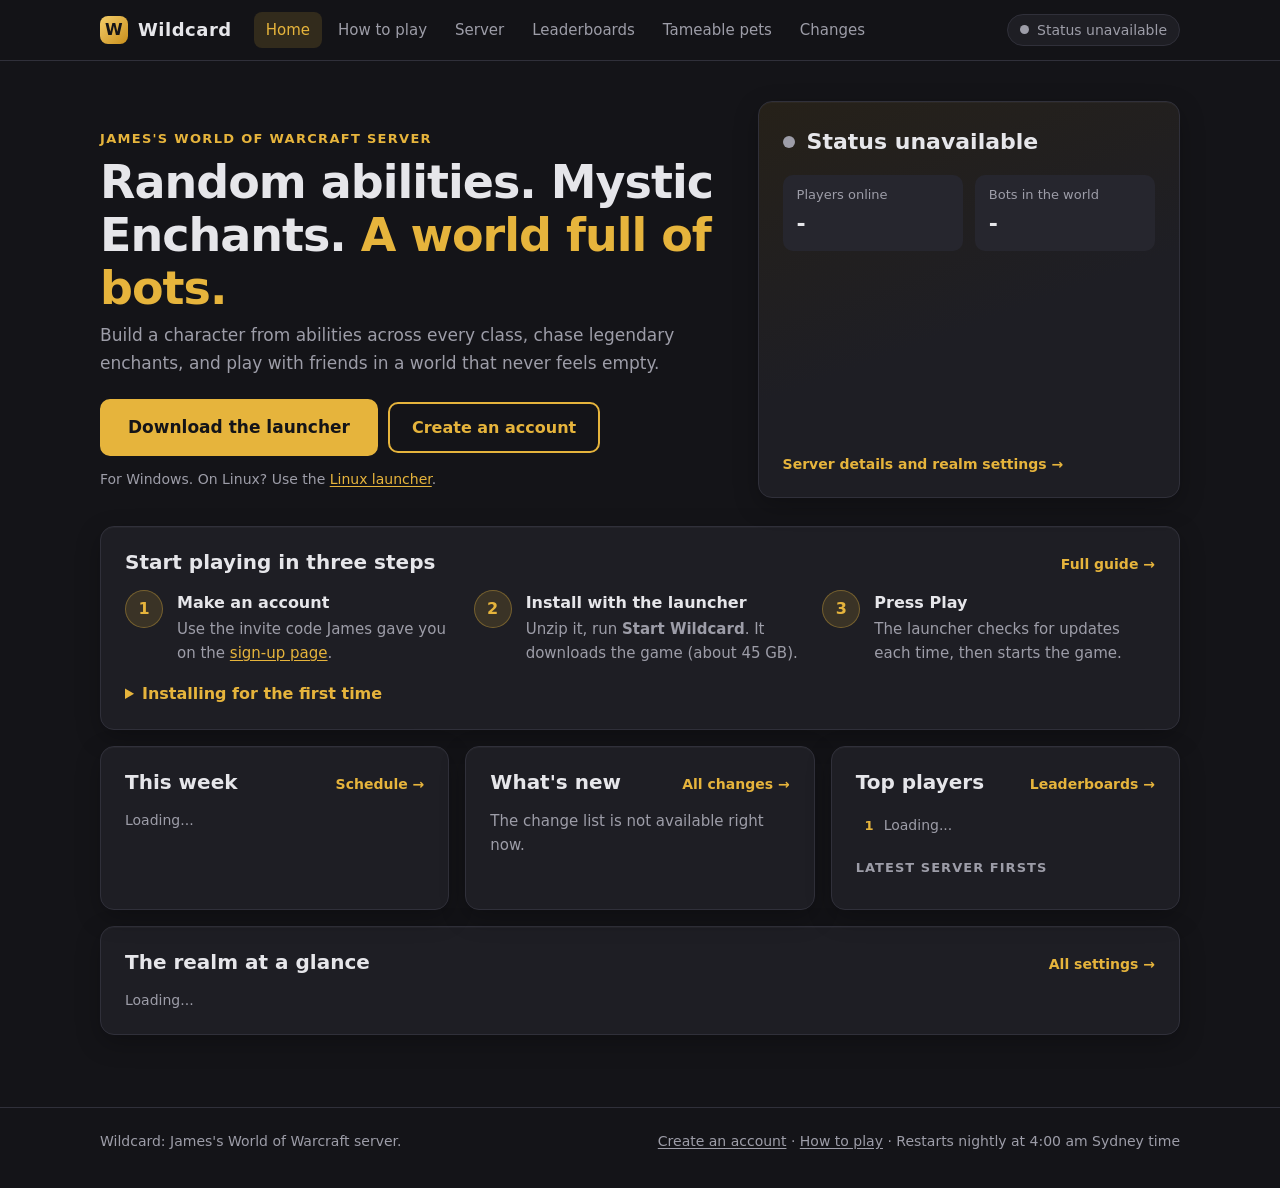
==== commit 8b5a934e: "Merge pull request #212 from JaTynan/site-redesign Website redesign: short home page, plus Server, L" ====
--- a/launcher/site/index.html
+++ b/launcher/site/index.html
@@ -4,89 +4,88 @@
 <meta charset="utf-8">
 <meta name="viewport" content="width=device-width, initial-scale=1">
 <title>Wildcard</title>
+<meta name="description" content="James's World of Warcraft server: random abilities, Mystic Enchants and a world full of bots.">
 <link rel="stylesheet" href="style.css">
 <style>
   /* Home page only */
-  .rows { display: grid; grid-template-columns: max-content 1fr; gap: 6px 18px; margin: 0; }
-  .rows dt { color: var(--muted); }
-  .rows dd { margin: 0; }
-  .rows + .note { margin-top: 14px; }
-  .day { margin: 0 0 14px; }
-  .day:last-child { margin: 0; }
-  .day h3 { margin: 0 0 4px; color: var(--gold); font-size: 16px; }
-  .day ul { margin: 0; }
-  .day li { margin: 0 0 4px; }
-  .settings { display: grid; grid-template-columns: repeat(3, 1fr); gap: 16px; }
-  .setting { padding: 8px 0; border-top: 1px solid var(--line); }
-  .setting:first-of-type { border-top: 0; }
-  .setting b { display: block; font-weight: 600; }
-  .setting .value { color: var(--gold); font-weight: 700; }
-  .setting .why { color: var(--muted); font-size: 14px; }
-  .boards { display: grid; grid-template-columns: repeat(auto-fill, minmax(230px, 1fr)); gap: 18px; }
-  .boards ol { margin: 0; padding-left: 22px; }
-  .boards li { margin: 0 0 3px; }
-  .boards li span { color: var(--gold); font-weight: 700; float: right; }
-  .firsts { list-style: none; margin: 0; padding: 0; }
-  .firsts li { padding: 6px 0; border-top: 1px solid var(--line); }
-  .firsts li:first-child { border-top: 0; }
-  .firsts time { color: var(--muted); font-size: 14px; display: inline-block; min-width: 100px; }
-  @media (max-width: 720px) { .settings { grid-template-columns: 1fr; } }
-  .weekend h3 { margin: 0 0 6px; color: var(--gold); font-size: 20px; }
-  .weekend ul { margin: 0 0 10px; }
-  .countdown { display: flex; flex-wrap: wrap; align-items: baseline; gap: 4px 14px; margin: 0 0 14px; }
-  .countdown strong { color: var(--gold); font-size: 26px; font-variant-numeric: tabular-nums; letter-spacing: .5px; }
-  .countdown span { color: var(--muted); font-size: 15px; }
-  .timeline { display: flex; gap: 4px; margin: 4px 0 18px; }
-  .week { flex: 1 1 0; min-width: 0; }
-  .week .bar { position: relative; height: 10px; border-radius: 5px; background: var(--line); overflow: visible; }
-  .week .fill { position: absolute; inset: 0 auto 0 0; border-radius: 5px; background: var(--gold); opacity: .35; }
-  .week.now .bar { background: #3b3424; }
-  .week .pin { position: absolute; top: -5px; width: 4px; height: 20px; margin-left: -2px; border-radius: 2px;
-               background: var(--gold); box-shadow: 0 0 0 3px var(--panel); }
-  .week b { display: block; margin-top: 8px; font-size: 15px; line-height: 1.3; }
-  .week.now b { color: var(--gold); }
-  .week small { display: block; color: var(--muted); font-size: 13px; line-height: 1.3; }
-  @media (max-width: 520px) { .timeline { flex-wrap: wrap; row-gap: 14px; } .week { flex: 1 1 calc(50% - 4px); } }
+  .hero { display: grid; grid-template-columns: 1.5fr 1fr; gap: 24px; align-items: stretch; margin: 8px 0 28px; }
+  .hero-copy { padding: 28px 0 8px; }
+  .hero h1 { font-size: 46px; letter-spacing: -1px; }
+  .hero h1 span { color: var(--gold); }
+  .hero .lede { margin-bottom: 22px; }
+  .hero .fine { margin-top: 12px; }
+  .status-card { display: flex; flex-direction: column; gap: 16px;
+                 background: linear-gradient(160deg, #262119 0%, var(--panel) 55%); }
+  .status-card .more { margin-top: auto; }
+  .big-state { display: flex; align-items: center; gap: 12px; font-size: 22px; font-weight: 800; margin: 0; }
+  .big-state .dot { width: 12px; height: 12px; }
+  .stats { display: grid; grid-template-columns: 1fr 1fr; gap: 12px; margin: 0; }
+  .stats div { background: var(--panel-2); border-radius: 10px; padding: 10px 14px; }
+  .stats dt { color: var(--muted); font-size: 13px; }
+  .stats dd { margin: 0; font-size: 22px; font-weight: 800; font-variant-numeric: tabular-nums; }
+  .steps { display: grid; grid-template-columns: repeat(3, 1fr); gap: 16px; counter-reset: step; margin: 0 0 16px;
+           list-style: none; padding: 0; }
+  .steps li { margin: 0; counter-increment: step; position: relative; padding-left: 52px; }
+  .steps li::before { content: counter(step); position: absolute; left: 0; top: 0; width: 36px; height: 36px;
+                      border-radius: 50%; display: grid; place-items: center; font-weight: 800; color: var(--gold);
+                      background: var(--gold-soft); border: 1px solid rgba(230, 180, 60, .35); }
+  .steps b { display: block; margin-bottom: 2px; }
+  .steps p { color: var(--muted); font-size: 15px; margin: 0; }
+  .news { list-style: none; padding: 0; margin: 0; }
+  .news li { padding: 6px 0; border-top: 1px solid var(--line); margin: 0; font-size: 15px; }
+  .news li:first-child { border-top: 0; padding-top: 0; }
+  .firsts-mini { list-style: none; padding: 0; margin: 0; font-size: 14px; }
+  .firsts-mini li { margin: 0 0 4px; color: var(--muted); }
+  .firsts-mini li b { color: var(--text); font-weight: 600; }
+  .glance { display: flex; flex-wrap: wrap; gap: 8px; }
+  .glance .chip { font-size: 15px; padding: 5px 12px; }
+  @media (max-width: 900px) {
+    .hero { grid-template-columns: 1fr; }
+    .hero-copy { padding-top: 8px; }
+    .steps { grid-template-columns: 1fr; }
+  }
+  @media (max-width: 720px) { .hero h1 { font-size: 34px; } }
 </style>
+<script src="site.js"></script>
 </head>
-<body>
+<body data-page="home">
 <main>
-  <nav class="top"><a href="./" aria-current="page">Home</a><a href="how-to-play.html">How to play</a><a href="pets.html">Tameable pets</a><a href="https://join.jtlab.cc">Create an account</a></nav>
-  <h1>Wildcard</h1>
-  <p class="tag">James's World of Warcraft server. Random abilities, Mystic Enchants, and a world full of bots.
-    New here? Start with <a href="how-to-play.html">How to play</a>.</p>
-
-  <div class="grid">
-    <section class="panel" aria-labelledby="status-title">
-      <h2 id="status-title">Server status</h2>
-      <dl class="rows">
-        <dt>Login server</dt><dd id="login"><span class="dot"></span>Checking...</dd>
-        <dt>World server</dt><dd id="world"><span class="dot"></span>Checking...</dd>
-        <dt>Players online</dt><dd id="players">-</dd>
-        <dt>Bots in the world</dt><dd id="bots">-</dd>
-        <dt>Up for</dt><dd id="uptime">-</dd>
-        <dt>Server version</dt><dd id="version">-</dd>
+  <section class="hero">
+    <div class="hero-copy">
+      <p class="eyebrow">James's World of Warcraft server</p>
+      <h1>Random abilities. Mystic Enchants. <span>A world full of bots.</span></h1>
+      <p class="lede">Build a character from abilities across every class, chase legendary enchants, and play with
+        friends in a world that never feels empty.</p>
+      <div class="actions">
+        <a class="button big" href="WildcardLauncher.zip">Download the launcher</a>
+        <a class="button quiet" href="https://join.jtlab.cc">Create an account</a>
+      </div>
+      <p class="note fine">For Windows. On Linux? Use the <a href="how-to-play.html#linux">Linux launcher</a>.
+        <span id="client"></span></p>
+    </div>
+
+    <aside class="card status-card" aria-label="Server status">
+      <p class="big-state" id="state"><span class="dot"></span>Checking...</p>
+      <dl class="stats">
+        <div><dt>Players online</dt><dd id="players">-</dd></div>
+        <div><dt>Bots in the world</dt><dd id="bots">-</dd></div>
       </dl>
-      <p class="note" id="restart"></p>
-    </section>
-
-    <section class="panel" aria-labelledby="account-title">
-      <h2 id="account-title">Account</h2>
-      <p>New here? Make your game account with the invite code James gave you.</p>
-      <a class="button quiet" href="https://join.jtlab.cc">Create an account</a>
-      <p class="note">Already have one? Log in through the launcher below.
-        Forgotten your password? Ask James.</p>
-    </section>
-
-    <section class="panel wide" aria-labelledby="play-title">
-      <h2 id="play-title">Play</h2>
-      <a class="button" href="WildcardLauncher.zip">Download the launcher</a>
-      <p class="note">For Windows. On Linux? Use the <a href="how-to-play.html#linux">Linux launcher</a> (Python 3, plus Wine or Bottles).</p>
-      <p class="note" id="client">Client version: checking...</p>
-      <p>Already installed? Just start <strong>Start Wildcard</strong>: it fetches any updates
-        first, then press <strong>Play</strong>.</p>
+      <p class="note" id="uptime">&nbsp;</p>
+      <a class="more" href="server.html">Server details and realm settings</a>
+    </aside>
+  </section>
+
+  <div class="stack">
+    <section class="card" aria-labelledby="start-title">
+      <div class="card-head"><h2 id="start-title">Start playing in three steps</h2>
+        <a class="more" href="how-to-play.html">Full guide</a></div>
+      <ol class="steps">
+        <li><b>Make an account</b><p>Use the invite code James gave you on the <a href="https://join.jtlab.cc">sign-up page</a>.</p></li>
+        <li><b>Install with the launcher</b><p>Unzip it, run <strong>Start Wildcard</strong>. It downloads the game (about 45 GB).</p></li>
+        <li><b>Press Play</b><p>The launcher checks for updates each time, then starts the game.</p></li>
+      </ol>
       <details>
-        <summary>First time? How to install</summary>
+        <summary>Installing for the first time</summary>
         <ol>
           <li>Unzip it into a new folder on a drive with about <strong>100 GB free</strong>, for example
             <code>C:\Games\Wildcard</code>.</li>
@@ -98,291 +97,105 @@
         </ol>
         <p class="note">Tip: right-click <strong>Start Wildcard</strong> and choose <em>Send to</em>, <em>Desktop
           (create shortcut)</em>. If something goes wrong, the launcher's <strong>Log</strong> button shows what
-          happened; send that to James.</p>
+          happened; send that to James. Forgotten your password? Ask James.</p>
       </details>
     </section>
 
-    <section class="panel wide weekend" aria-labelledby="weekend-title" id="weekend-panel" hidden>
-      <h2 id="weekend-title">This week's event</h2>
-      <div id="weekend"></div>
-      <p class="note" id="weekend-next"></p>
-    </section>
-
-    <section class="panel wide" aria-labelledby="changes-title">
-      <h2 id="changes-title">Recent changes</h2>
-      <div id="changes"><p class="note">Loading...</p></div>
-      <p class="note">Changes go live at the nightly restart (4:00 am), sometimes sooner.</p>
-    </section>
-
-    <section class="panel wide" aria-labelledby="boards-title">
-      <h2 id="boards-title">Leaderboards</h2>
-      <div class="boards" id="boards"><p class="note">Loading...</p></div>
-      <h3 class="label" style="margin-top:22px">Server firsts</h3>
-      <ul class="firsts" id="firsts"></ul>
-      <p class="note">Real players only; bots don't count. Updated every five minutes.</p>
-    </section>
-
-    <section class="panel wide" aria-labelledby="settings-title">
-      <h2 id="settings-title">Realm settings</h2>
-      <div class="settings" id="settings"><p class="note">Loading...</p></div>
+    <div class="grid-3">
+      <section class="card" aria-labelledby="event-title">
+        <div class="card-head"><h2 id="event-title">This week</h2><a class="more" href="server.html#event">Schedule</a></div>
+        <div id="event"><p class="note">Loading...</p></div>
+      </section>
+
+      <section class="card" aria-labelledby="news-title">
+        <div class="card-head"><h2 id="news-title">What's new</h2><a class="more" href="changes.html">All changes</a></div>
+        <p class="label" id="news-day"></p>
+        <ul class="news" id="news"><li class="note">Loading...</li></ul>
+      </section>
+
+      <section class="card" aria-labelledby="top-title">
+        <div class="card-head"><h2 id="top-title">Top players</h2><a class="more" href="leaderboards.html">Leaderboards</a></div>
+        <p class="label" id="top-board"></p>
+        <ol class="ranked" id="top"><li class="note">Loading...</li></ol>
+        <p class="label" style="margin-top:16px">Latest server firsts</p>
+        <ul class="firsts-mini" id="firsts"></ul>
+      </section>
+    </div>
+
+    <section class="card" aria-labelledby="glance-title">
+      <div class="card-head"><h2 id="glance-title">The realm at a glance</h2><a class="more" href="server.html#settings">All settings</a></div>
+      <div class="glance" id="glance"><span class="note">Loading...</span></div>
     </section>
   </div>
 </main>
 <script>
-const STATUS = "https://join.jtlab.cc/api/status";
+const { el } = Wildcard;
 const $ = (id) => document.getElementById(id);
 
-function light(id, up, upText, downText) {
-  const cell = $(id);
-  cell.className = up ? "up" : "down";
-  cell.innerHTML = '<span class="dot"></span>';
-  cell.append(up ? upText : downText);
+function showStatus(s) {
+  const state = $("state");
+  state.textContent = "";
+  const dot = el("span", { class: "dot" });
+  if (!s) {
+    state.append(dot, "Status unavailable");
+    return;
+  }
+  dot.classList.add(s.world ? "up" : "down");
+  state.append(dot, s.world ? "Online" : (s.login ? "Restarting" : "Offline"));
+  const n = Wildcard.players(s), b = Wildcard.bots(s);
+  $("players").textContent = n === null ? "-" : n;
+  $("bots").textContent = b === null ? "-" : b.toLocaleString();
+  $("uptime").textContent = s.uptime ? `Up for ${s.uptime}. Restarts nightly at 4:00 am (Sydney).` : (s.restart || "");
+
+  Wildcard.renderEvent($("event"), s.weekend, { compact: true });
+
+  const boards = (s.leaderboards && s.leaderboards.boards) || [];
+  const board = boards.find((b) => b.rows && b.rows.length) || boards[0];
+  const top = $("top");
+  top.textContent = "";
+  if (board) {
+    $("top-board").textContent = board.title;
+    if (!board.rows.length) top.append(el("li", { class: "note" }, "Nobody yet."));
+    for (const row of board.rows.slice(0, 5)) {
+      top.append(el("li", {}, el("span", { class: "name" }, row.name), el("span", { class: "value" }, row.value.toLocaleString())));
+    }
+  }
+  const firsts = $("firsts");
+  firsts.textContent = "";
+  const list = (s.leaderboards && s.leaderboards.firsts) || [];
+  if (!list.length) firsts.append(el("li", {}, "None yet. Be the first!"));
+  for (const first of list.slice(0, 3)) firsts.append(el("li", {}, el("b", {}, first.text.replace(/\.$/, "")), " · ", first.date));
+
+  const glance = $("glance");
+  glance.textContent = "";
+  for (const group of s.settings || []) {
+    for (const item of (group.items || []).slice(0, 2)) {
+      glance.append(el("span", { class: "chip" }, item.label + " ", el("b", {}, item.value)));
+    }
+  }
+  if (!glance.children.length) glance.append(el("span", { class: "note" }, "Settings unavailable right now."));
 }
 
-function text(id, value) { $(id).textContent = value; }
-
-async function loadStatus() {
-  try {
-    const reply = await fetch(STATUS, { cache: "no-store" });
-    if (!reply.ok) throw new Error(reply.status);
-    const s = await reply.json();
-    light("login", s.login, "Online", "Offline");
-    light("world", s.world, "Online", s.login ? "Starting or restarting" : "Offline");
-    const real = typeof s.players === "number" ? s.players : null;
-    text("players", real === null ? "-" : String(real));
-    text("bots", typeof s.characters === "number" && real !== null
-      ? Math.max(0, s.characters - real).toLocaleString() : "-");
-    text("uptime", s.uptime || "-");
-    const v = s.server || {};
-    text("version", v.release ? `CoA ${v.release}, Wildcard build ${v.build}` : (v.tag || "-"));
-    text("restart", s.restart || "");
-    showBoards(s.leaderboards);
-    showSettings(s.settings || []);
-    showWeekend(s.weekend);
-  } catch (error) {
-    for (const id of ["login", "world"]) {
-      $(id).className = "";
-      $(id).innerHTML = '<span class="dot"></span>Status unavailable';
-    }
-    if ($("settings").textContent.includes("Loading")) {
-      $("settings").innerHTML = '<p class="note">Settings unavailable right now; try again in a minute.</p>';
-    }
-  }
-}
-
-// The week's event as a live timeline: this week's progress with a countdown, then the weeks after it. The status
-// refreshes every minute; the countdown ticks every second between refreshes, in the visitor's own time zone.
-let weekendData = null;
-let weekendTimer = null;
-
-function untilText(ms) {
-  const minutes = Math.max(0, Math.floor(ms / 60000));
-  const d = Math.floor(minutes / 1440), h = Math.floor(minutes / 60) % 24, m = minutes % 60;
-  const s = Math.max(0, Math.floor(ms / 1000)) % 60;
-  if (d) return `${d}d ${h}h ${m}m`;
-  if (h) return `${h}h ${m}m ${String(s).padStart(2, "0")}s`;
-  return `${m}m ${String(s).padStart(2, "0")}s`;
-}
-
-function whenText(ms) {
-  return new Date(ms).toLocaleString(undefined, { weekday: "short", day: "numeric", month: "short",
-    hour: "numeric", minute: "2-digit" });
-}
-
-function showWeekend(w) {
-  const panel = $("weekend-panel");
-  if (!w || !w.current) { panel.hidden = true; weekendData = null; return; }
-  panel.hidden = false;
-  weekendData = w;
-  const box = $("weekend");
-  box.textContent = "";
-  const heading = document.createElement("h3");
-  heading.textContent = (w.active ? "" : "Coming up: ") + w.current.title;
-  const count = document.createElement("div");
-  count.className = "countdown";
-  count.innerHTML = "<strong></strong><span></span>";
-  const list = document.createElement("ul");
-  for (const boost of w.current.boosts) {
-    const li = document.createElement("li");
-    li.textContent = boost;
-    list.append(li);
-  }
-  const line = document.createElement("div");
-  line.className = "timeline";
-  line.setAttribute("role", "list");
-  const weeks = w.weeks && w.weeks.length ? w.weeks : [w.current, w.next].filter(Boolean);
-  weeks.forEach((week, n) => {
-    const cell = document.createElement("div");
-    cell.className = "week" + (n === 0 ? " now" : "");
-    cell.setAttribute("role", "listitem");
-    const bar = document.createElement("div");
-    bar.className = "bar";
-    if (n === 0) bar.innerHTML = '<div class="fill"></div><div class="pin"></div>';
-    const name = document.createElement("b");
-    name.textContent = week.title;
-    const date = document.createElement("small");
-    date.textContent = n === 0 && w.active ? "Now" : week.friday;
-    cell.append(bar, name, date);
-    line.append(cell);
-  });
-  box.append(heading, count, line, list);
-  const when = w.current.allWeek ? "Each event runs Friday to Thursday" : "Each event runs Friday to Sunday";
-  text("weekend-next", `${when}, on top of the usual rates. Times are in your time zone.`);
-  tickWeekend();
-  if (!weekendTimer) weekendTimer = setInterval(tickWeekend, 1000);
-}
-
-function tickWeekend() {
-  const w = weekendData;
-  if (!w || !w.current || !w.current.endsAt) return;
-  const now = Date.now();
-  const start = w.current.startsAt, end = w.current.endsAt;
-  const big = document.querySelector("#weekend .countdown strong");
-  const small = document.querySelector("#weekend .countdown span");
-  if (!big) return;
-  if (now < start) {
-    big.textContent = "Starts in " + untilText(start - now);
-    small.textContent = whenText(start);
-  } else if (now < end) {
-    big.textContent = untilText(end - now) + " left";
-    small.textContent = w.next ? `then ${w.next.title} from ${whenText(w.next.startsAt || end)}` : `ends ${whenText(end)}`;
-  } else {
-    big.textContent = "Changing over...";
-    small.textContent = "";
-    if (now - end > 5000 && now - end < 7000) loadStatus();
-  }
-  const done = Math.min(100, Math.max(0, (now - start) / (end - start) * 100));
-  const fill = document.querySelector("#weekend .week.now .fill");
-  const pin = document.querySelector("#weekend .week.now .pin");
-  if (fill) fill.style.width = done + "%";
-  if (pin) { pin.style.left = done + "%"; pin.hidden = now < start; }
-}
-
-function showSettings(groups) {
-  const box = $("settings");
-  box.textContent = "";
-  for (const group of groups) {
-    const column = document.createElement("div");
-    const title = document.createElement("p");
-    title.className = "label";
-    title.textContent = group.title;
-    column.append(title);
-    for (const item of group.items) {
-      const row = document.createElement("div");
-      row.className = "setting";
-      const label = document.createElement("b");
-      label.textContent = item.label + " ";
-      const value = document.createElement("span");
-      value.className = "value";
-      value.textContent = item.value;
-      label.append(value);
-      row.append(label);
-      if (item.note) {
-        const why = document.createElement("span");
-        why.className = "why";
-        why.textContent = item.note;
-        row.append(why);
-      }
-      column.append(row);
-    }
-    box.append(column);
-  }
-}
-
-function showBoards(data) {
-  const box = $("boards");
-  const firsts = $("firsts");
-  if (!data) return;
-  box.textContent = "";
-  for (const board of data.boards || []) {
-    const column = document.createElement("div");
-    const title = document.createElement("p");
-    title.className = "label";
-    title.textContent = board.title;
-    column.append(title);
-    if (!board.rows.length) {
-      const none = document.createElement("p");
-      none.className = "note";
-      none.textContent = "Nobody yet.";
-      column.append(none);
-    } else {
-      const list = document.createElement("ol");
-      for (const row of board.rows) {
-        const li = document.createElement("li");
-        li.textContent = row.name;
-        const value = document.createElement("span");
-        value.textContent = row.value.toLocaleString();
-        li.append(value);
-        list.append(li);
-      }
-      column.append(list);
-    }
-    box.append(column);
-  }
-  firsts.textContent = "";
-  if (!(data.firsts || []).length) {
-    const li = document.createElement("li");
-    li.textContent = "No server firsts yet. Be the first!";
-    firsts.append(li);
-  }
-  for (const first of data.firsts || []) {
-    const li = document.createElement("li");
-    const when = document.createElement("time");
-    when.textContent = first.date;
-    li.append(when, " " + first.text);
-    firsts.append(li);
-  }
-}
-
-async function loadClient() {
-  try {
-    const [manifest, launcher] = await Promise.all([
-      fetch("manifest.json", { cache: "no-store" }).then((r) => r.json()),
-      fetch("launcher.json", { cache: "no-store" }).then((r) => r.json()),
-    ]);
-    const files = manifest.files || [];
-    const bytes = files.reduce((sum, f) => sum + (f.size || 0), 0);
-    const when = new Date(String(manifest.generated).replace(/\.(\d{3})\d+/, ".$1"));
-    const date = when.toLocaleDateString(undefined, { day: "numeric", month: "short", year: "numeric" });
-    const time = when.toLocaleTimeString(undefined, { hour: "numeric", minute: "2-digit" });
-    text("client", `Client updated ${date}, ${time} (${(bytes / 1073741824).toFixed(1)} GB, ${files.length} files)` +
-      ` · Launcher version ${launcher.launcherVersion}`);
-  } catch (error) {
-    text("client", "Client version: unavailable right now.");
-  }
-}
-
-async function loadChanges() {
-  const box = $("changes");
-  try {
-    const log = await fetch("changelog.json", { cache: "no-store" }).then((r) => r.json());
-    const days = Array.isArray(log.days) ? log.days : (log.days ? [log.days] : []);
-    box.textContent = "";
-    if (!days.length) { box.innerHTML = '<p class="note">Nothing new in the last week.</p>'; return; }
-    for (const day of days) {
-      const block = document.createElement("div");
-      block.className = "day";
-      const title = document.createElement("h3");
-      title.textContent = day.label || day.date;
-      const list = document.createElement("ul");
-      const items = Array.isArray(day.items) ? day.items : (day.items ? [day.items] : []);
-      for (const item of items) {
-        const entry = document.createElement("li");
-        entry.textContent = item.text;
-        list.append(entry);
-      }
-      block.append(title, list);
-      box.append(block);
-    }
-  } catch (error) {
-    box.innerHTML = '<p class="note">The change list is not available right now.</p>';
-  }
-}
-
-loadStatus();
-loadClient();
-loadChanges();
-setInterval(loadStatus, 60000);
+Wildcard.onStatus(showStatus);  // and again on every refresh, once a minute
+
+Wildcard.changes().then((days) => {
+  const news = $("news");
+  news.textContent = "";
+  if (!days.length) {
+    news.append(el("li", { class: "note" }, "Nothing new in the last week."));
+    return;
+  }
+  $("news-day").textContent = days[0].label;
+  const items = days[0].items;
+  for (const item of items.slice(0, 5)) news.append(el("li", {}, item));
+  if (items.length > 5) news.append(el("li", { class: "note" }, `and ${items.length - 5} more`));
+}, () => { $("news").innerHTML = '<li class="note">The change list is not available right now.</li>'; });
+
+fetch("manifest.json", { cache: "no-store" }).then((r) => r.json()).then((manifest) => {
+  const when = new Date(String(manifest.generated).replace(/\.(\d{3})\d+/, ".$1"));
+  if (!isNaN(when)) $("client").textContent = "Client updated " +
+    when.toLocaleDateString(undefined, { day: "numeric", month: "short" }) + ".";
+}).catch(() => {});
 </script>
 </body>
 </html>
